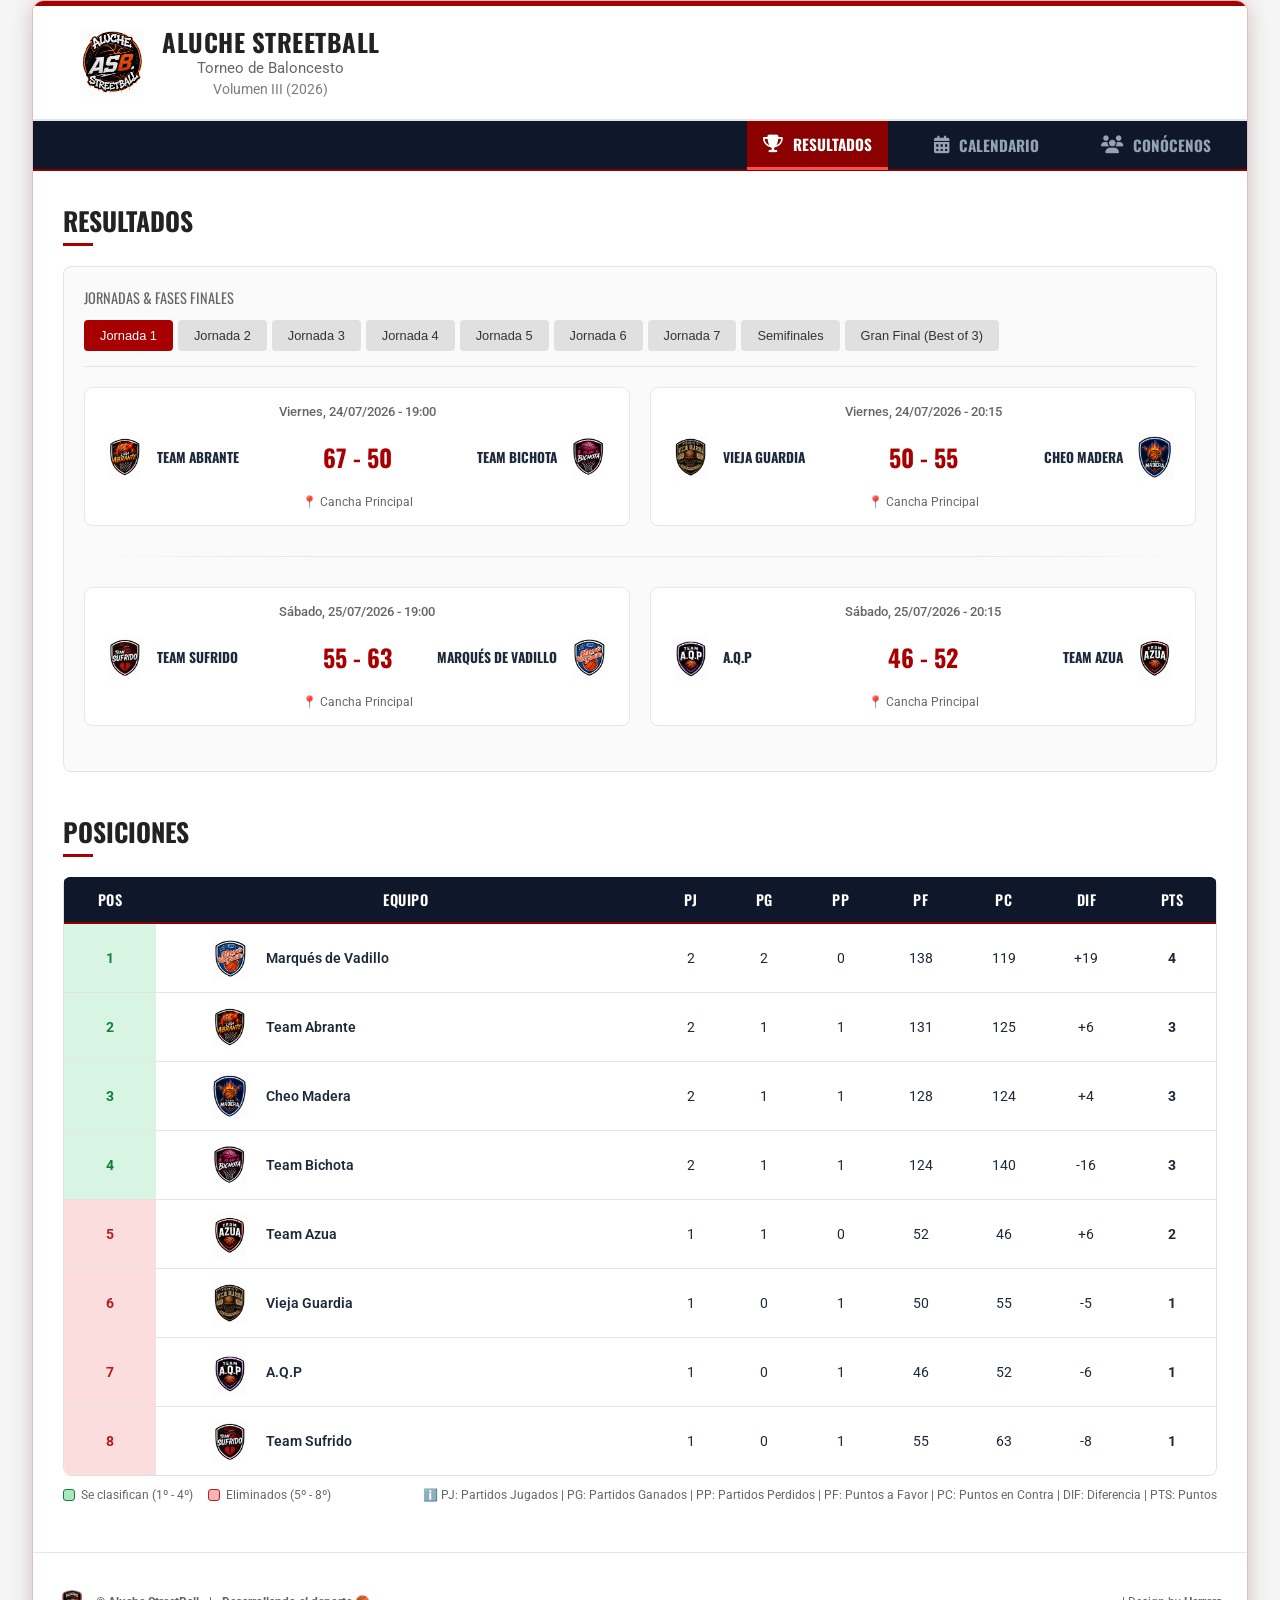
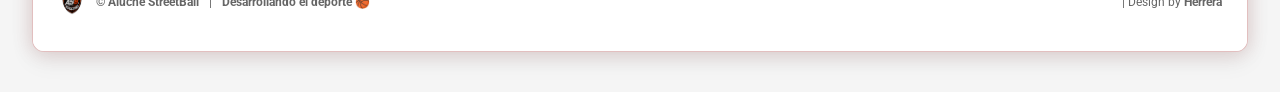
==== index.html @ 163834eb "Tabla & iconos" ====
<!DOCTYPE html>
<html lang="es">
<head>
  <meta charset="UTF-8">
  <meta name="viewport" content="width=device-width, initial-scale=1.0">
  <title>ASB Aluche StreetBall</title>
  
  <!-- Favicon para navegadores en escritorio -->
  <link rel="icon" type="image/png" href="img/aluche_logo.png">
  
  <!-- Favicon para acceso directo en dispositivos Apple (iOS) -->
  <link rel="apple-touch-icon" href="img/aluche_logo.png">

  <!-- Fuentes -->
  <link rel="preconnect" href="https://fonts.googleapis.com">
  <link rel="preconnect" href="https://fonts.gstatic.com" crossorigin>
  <link href="https://fonts.googleapis.com/css2?family=Oswald:wght@500;600;700&family=Roboto:wght@400;500;700&display=swap" rel="stylesheet">
  <link rel="stylesheet" href="https://cdnjs.cloudflare.com/ajax/libs/font-awesome/6.5.1/css/all.min.css">
  
  <!-- CSS -->
  <link rel="stylesheet" href="static/css/styles.css">
</head>
<body>

  <div class="container">
    <!-- HEADER -->
    <header>
      <div class="logo-container">
        <img src="img/aluche_logo.png" alt="Torneo Callejero de Baloncesto" class="header-logo">
        <div class="brand-title">
          <h1>Aluche StreetBall</h1>
          <p>Torneo de Baloncesto</p>
          <p class="subtitle-small">Volumen III (2026)</p>
        </div>
      </div>
    </header>

    <!-- Barra de navegación por debajo del header -->
    <nav class="main-nav">
      <ul>
        <li>
          <a href="#resultados" class="nav-link active">
            <i class="fa-solid fa-trophy"></i>
            <span>Resultados</span>
          </a>
        </li>
        <li>
          <a href="#calendario" class="nav-link">
            <i class="fa-solid fa-calendar-days"></i>
            <span>Calendario</span>
          </a>
        </li>
        <li>
          <a href="#quienes-somos" class="nav-link">
            <i class="fa-solid fa-users"></i>
            <span>Conócenos</span>
          </a>
        </li>
      </ul>
    </nav>

    <!-- MAIN CONTENT -->
    <main>
      <!-- VISTA: CALENDARIO -->
      <section id="view-calendario" class="page-view hidden">
        <h2 class="section-title">Calendario</h2>
        <div class="calendar-container">
          <img src="img/calendar_new.png" alt="Calendario de Juegos - Torneo Callejero de Baloncesto" class="calendar-img">
        </div>
      </section>

      <!-- VISTA: RESULTADOS -->
      <section id="view-resultados" class="page-view">
        <h2 class="section-title">Resultados</h2>

        <!-- JORNADAS & PARTIDOS -->
        <section class="jornadas-wrapper">
          <div class="jornadas-header">Jornadas & Fases Finales</div>
          <div class="jornadas-tabs" id="jornadasTabs">
            <!-- Fase Regular -->
            <button class="tab-btn active" data-jornada="1">Jornada 1</button>
            <button class="tab-btn" data-jornada="2">Jornada 2</button>
            <button class="tab-btn" data-jornada="3">Jornada 3</button>
            <button class="tab-btn" data-jornada="4">Jornada 4</button>
            <button class="tab-btn" data-jornada="5">Jornada 5</button>
            <button class="tab-btn" data-jornada="6">Jornada 6</button>
            <button class="tab-btn" data-jornada="7">Jornada 7</button>
            
            <!-- Fases Finales -->
            <button class="tab-btn btn-fase-final" data-jornada="semis">Semifinales</button>
            <button class="tab-btn btn-fase-final" data-jornada="final">Gran Final (Best of 3)</button>
          </div>

          <div class="matches-grid" id="matchesContainer">
            <!-- Render dinámico JS -->
          </div>

        </section>

        <!-- TABLA DE POSICIONES -->
        <section>
          <h2 class="section-title">Posiciones</h2>
          <div class="table-container">
            <table>
              <thead>
                <tr>
                  <th>POS</th>
                  <th>EQUIPO</th>
                  <th>PJ</th>
                  <th>PG</th>
                  <th>PP</th>
                  <th>PF</th>
                  <th>PC</th>
                  <th>DIF</th>
                  <th>PTS</th>
                </tr>
              </thead>
              <tbody>
              </tbody>
            </table>
          </div>
          <div class="table-legend" style="display: flex; flex-wrap: wrap; align-items: center; justify-content: space-between; gap: 10px; margin-top: 12px; font-size: 0.75rem; color: #666666;">
            <!-- Indicadores de clasificación por color -->
            <div style="display: flex; gap: 15px; align-items: center;">
              <span style="display: flex; align-items: center; gap: 6px;">
                <span style="width: 12px; height: 12px; background-color: rgba(34, 197, 94, 0.4); border: 1px solid #15803d; border-radius: 3px;"></span> Se clasifican (1º - 4º)
              </span>
              <span style="display: flex; align-items: center; gap: 6px;">
                <span style="width: 12px; height: 12px; background-color: rgba(239, 68, 68, 0.4); border: 1px solid #b91c1c; border-radius: 3px;"></span> Eliminados (5º - 8º)
              </span>
            </div>

            <!-- Abreviaturas de estadísticas -->
            <div>
              ℹ️ PJ: Partidos Jugados | PG: Partidos Ganados | PP: Partidos Perdidos | PF: Puntos a Favor | PC: Puntos en Contra | DIF: Diferencia | PTS: Puntos
            </div>
          </div>
        </section>
      </section>

      <!-- VISTA: QUIÉNES SOMOS (Misma estructura que Calendario) -->
      <!-- VISTA: QUIÉNES SOMOS -->
          <section id="view-quienes-somos" class="page-view hidden">
            <h2 class="section-title">Conócenos</h2>
            <div class="calendar-container">
              <img src="img/aluche_logo.png" alt="Quiénes Somos - Aluche StreetBall" class="calendar-img">
            </div>
          </section>

    </main>

    <!-- FOOTER -->
    <footer>
      <div class="footer-brand">
        <img src="img/aluche.png" alt="Aluche StreetBall" class="footer-logo">
        <span><strong>© Aluche StreetBall</strong></span>
        <span class="footer-divider">|</span>
        <span class="credits"><strong>Desarrollando el deporte 🏀</strong></span>
      </div>
      <div class="footer-right">
        <span class="footer-divider">|</span>
        <span class="credits">Design by <strong>Herrera</strong></span>
      </div>
    </footer>

  </div>

  <!-- Scripts -->
  <script src="static/js/data.js"></script>
  <script src="static/js/app.js"></script>
</body>
</html>
---- static/css/styles.css ----
:root {
  --primary: #a80000;
  --bg-light: #f5f5f5;
  --border-color: #e5e5e5;
  --text-muted: #666666;
  --text-dark: #222222;
}

* {
  box-sizing: border-box;
  margin: 0;
  padding: 0;
}

body {
  font-family: 'Roboto', sans-serif;
  background-color: var(--bg-light);
  color: var(--text-dark);
  display: flex;
  flex-direction: column;
  align-items: center;
  padding-bottom: 40px;
}

.container {
  width: 95%; /* Toma casi todo el ancho disponible en pantallas medianas */
  max-width: 1280px; /* Ampliado significativamente para una vista más panorámica */
  background: #ffffff;
  box-shadow: 0 4px 15px rgba(0, 0, 0, 0.05);
}

header {
  border-top: 5px solid var(--primary);
  border-bottom: 1px solid var(--border-color);
  padding: 22px 45px; /* Más espacio lateral interno (45px) */
  display: flex;
  justify-content: space-between;
  align-items: center;
}

/* ================= HEADER & NAV ================= */
header {
  border-top: 5px solid var(--primary);
  padding: 20px 45px;
  display: flex;
  align-items: center;
  background: #ffffff;
}

.logo-container {
  display: flex;
  align-items: center;
  gap: 16px;
}

.header-logo {
  width: 68px;
  height: 68px;
  object-fit: contain;
  flex-shrink: 0;
}

.brand-title h1 {
  font-family: 'Oswald', sans-serif;
  font-size: 1.55rem;
  font-weight: 700;
  text-transform: uppercase;
  letter-spacing: 0.5px;
  line-height: 1.1;
  color: var(--text-dark);
}

.brand-title p {
  font-size: 0.95rem;
  color: var(--text-muted);
  margin-top: 2px;
}

nav ul {
  display: flex;
  list-style: none;
  gap: 25px;
}

/* ================= NAV BAR DEBAJO DEL HEADER ================= */
.main-nav {
  border-top: 1px solid var(--border-color);
  border-bottom: 1px solid var(--border-color);
  background-color: #ffffff;
  padding: 0 45px;
  display: flex;
  justify-content: flex-end; /* Alinea los botones a la derecha (cambiar a flex-start para la izquierda) */
}

.main-nav ul {
  display: flex;
  list-style: none;
  gap: 30px;
}

.main-nav a {
  display: inline-block;
  text-decoration: none;
  color: var(--text-muted);
  font-family: 'Oswald', sans-serif;
  font-size: 0.95rem;
  font-weight: 700;
  text-transform: uppercase;
  padding: 12px 0; /* Da espacio vertical a la barra de menú */
  position: relative;
  transition: color 0.2s ease;
}

.main-nav a:hover {
  color: var(--text-dark);
}

.main-nav a.active {
  color: var(--primary);
  border-bottom: 3px solid var(--primary);
  margin-bottom: -1px; /* Para alinearlo con el borde inferior del contenedor */
}

nav a {
  text-decoration: none;
  color: var(--text-muted);
  font-family: 'Oswald', sans-serif;
  font-size: 1rem;
  font-weight: 700;
  text-transform: uppercase;
  padding-bottom: 6px;
  transition: color 0.2s ease;
}

nav a.active {
  color: var(--primary);
  border-bottom: 3px solid var(--primary);
}

/* ================= MAIN CONTENT ================= */
main {
  padding: 30px;
}

.page-view.hidden {
  display: none !important;
}

.section-title {
  font-family: 'Oswald', sans-serif;
  font-size: 1.6rem;
  text-transform: uppercase;
  margin-bottom: 20px;
  position: relative;
}

.section-title::after {
  content: '';
  display: block;
  width: 30px;
  height: 3px;
  background-color: var(--primary);
  margin-top: 4px;
}

/* ================= CALENDARIO ================= */
.calendar-container {
  display: flex;
  justify-content: center;
  background: #fafafa;
  border: 1px solid var(--border-color);
  border-radius: 8px;
  padding: 15px;
}

.calendar-img {
  max-width: 100%;
  height: auto;
  border-radius: 4px;
  box-shadow: 0 2px 8px rgba(0, 0, 0, 0.1);
}

/* ================= JORNADAS CONTAINER ================= */
.jornadas-wrapper {
  background: #fafafa;
  border: 1px solid var(--border-color);
  border-radius: 8px;
  padding: 20px;
  margin-bottom: 40px;
}

.jornadas-header {
  font-family: 'Oswald', sans-serif;
  font-size: 0.9rem;
  color: var(--text-muted);
  text-transform: uppercase;
  margin-bottom: 12px;
}

.jornadas-tabs {
  display: flex;
  gap: 5px;
  border-bottom: 1px solid var(--border-color);
  padding-bottom: 15px;
  margin-bottom: 20px;
  overflow-x: auto;
}

.tab-btn {
  padding: 8px 16px;
  background: #e0e0e0;
  border: none;
  border-radius: 4px;
  font-size: 0.8rem;
  font-weight: 500;
  cursor: pointer;
  color: #333;
  white-space: nowrap;
  transition: all 0.2s ease;
}

.tab-btn:hover {
  background: #d0d0d0;
}

.tab-btn.active {
  background: var(--primary);
  color: #fff;
}

/* ================= TARJETAS DE PARTIDOS ================= */
.matches-grid {
  display: grid;
  grid-template-columns: repeat(2, 1fr);
  gap: 20px;
  margin-bottom: 25px;
}

/* Línea horizontal difuminada en los extremos */
.day-divider {
  grid-column: 1 / -1; /* Ocupa todo el ancho de la cuadrícula (las 2 columnas) */
  border: none;
  height: 1px;
  background: linear-gradient(
    90deg, 
    transparent 0%, 
    var(--border-color) 20%, 
    var(--border-color) 80%, 
    transparent 100%
  );
  margin: 10px 0;
}

/* Adaptación responsiva para móviles */
@media (max-width: 640px) {
  .matches-grid {
    grid-template-columns: 1fr; /* Pasa a 1 columna solo en pantallas muy pequeñas */
  }
}

.match-card {
  background: #ffffff;
  border: 1px solid #e2e8f0;
  border-radius: 8px;
  padding: 16px;
  box-sizing: border-box;
  animation: fadeIn 0.3s ease-in-out;
}

@keyframes fadeIn {
  from { opacity: 0; transform: translateY(4px); }
  to { opacity: 1; transform: translateY(0); }
}

.match-date {
  font-size: 0.8rem;
  color: var(--text-muted);
  text-align: center;
  margin-bottom: 14px;
  font-weight: 500;
}

/* Distribución del partido: Local | Score | Visitante */
.match-teams {
  display: grid;
  grid-template-columns: 1fr auto 1fr;
  align-items: center;
  gap: 10px;
}

.team {
  display: flex;
  align-items: center;
  gap: 8px;
  min-width: 0;
  width: 100%;
}

.team.home {
  justify-content: flex-start;
  text-align: left;
}

.team.away {
  justify-content: flex-end;
  text-align: right;
}

.team-name {
  font-family: 'Oswald', sans-serif;
  font-size: 0.85rem;
  font-weight: 700;
  text-transform: uppercase;
  color: #1e293b;
  line-height: 1.1;
  white-space: normal;
  word-break: normal;
  overflow-wrap: normal;
  hyphens: auto;
}

.team.away .team-name {
  text-align: right;
  max-width: 120px;
}

.team-logo-img {
  width: 48px;
  height: 48px;
  min-width: 48px;
  object-fit: contain;
  background: transparent;
  border: none;
  box-shadow: none;
  flex-shrink: 0;
}

.team-badge {
  width: 44px;
  height: 44px;
  min-width: 44px;
  background: #0f172a;
  color: #fff;
  border-radius: 6px;
  display: flex;
  align-items: center;
  justify-content: center;
  font-weight: 700;
  font-size: 0.85rem;
  flex-shrink: 0;
}

.score {
  font-family: 'Oswald', sans-serif;
  font-size: 1.5rem;
  font-weight: 700;
  color: var(--primary);
  white-space: nowrap;
  padding: 0 8px;
  text-align: center;
}

.match-location {
  font-size: 0.75rem;
  color: var(--text-muted);
  text-align: center;
  margin-top: 14px;
}

.btn-full-calendar {
  display: block;
  width: max-content;
  margin: 0 auto;
  padding: 8px 16px;
  background: #fff;
  border: 1px solid var(--border-color);
  border-radius: 4px;
  font-size: 0.8rem;
  cursor: pointer;
  color: #333;
}

/* ================= TABLA DE POSICIONES ================= */
.table-container table thead {
  background-color: #1f2937; /* Gris carbón */
}

.table-container table th {
  color: #ffffff;
  font-weight: 600;
  padding: 12px 10px;
}

/* Aplicar fondo oscuro Y texto blanco ÚNICAMENTE al encabezado (thead) */
.table-container table thead th {
  background-color: #0f172a !important; /* Fondo oscuro exclusivo para el encabezado */
  color: #ffffff !important;            /* Texto blanco brillante */
  padding: 12px 10px !important;
  font-family: 'Oswald', sans-serif !important;
  font-size: 0.9rem !important;
  font-weight: 600 !important;
  text-transform: uppercase !important;
  letter-spacing: 0.5px !important;
  border-bottom: 2px solid #8b0000 !important; /* Línea fija roja divisoria */
}

/* Restaurar el fondo claro estándar para el cuerpo de la tabla */
.table-container table tbody td {
  background-color: transparent !important;
  color: #1e293b !important; /* Texto oscuro para los datos */
}

.table-container {
  overflow: hidden; /* Corta el fondo del thead para que respete los bordes redondeados */
  border-radius: 8px; 
}

table {
  width: 100%;
  border-collapse: collapse;
  text-align: center;
  font-size: 0.85rem;
}

th {
  background: #fafafa;
  color: var(--text-muted);
  font-weight: 700;
  padding: 12px 8px;
  border-bottom: 1px solid var(--border-color);
  font-size: 0.75rem;
}

td {
  padding: 10px 8px;
  border-bottom: 1px solid var(--border-color);
}

tr:last-child td {
  border-bottom: none;
}

.col-team {
  text-align: left;
  display: flex;
  align-items: center;
  gap: 12px;
  font-weight: 700;
  text-transform: uppercase;
}

.col-pts {
  font-weight: 700;
  color: var(--primary);
}

.table-legend {
  margin-top: 15px;
  font-size: 0.7rem;
  color: var(--text-muted);
}

/* ================= FOOTER ================= */
footer {
  border-top: 1px solid var(--border-color);
  padding: 20px 30px;
  display: flex;
  justify-content: space-between;
  align-items: center;
  font-size: 0.75rem;
  color: var(--text-muted);
}

.footer-brand {
  display: flex;
  align-items: center;
  gap: 10px;
}

.footer-logo {
  width: 28px;
  height: 28px;
  object-fit: contain;
  flex-shrink: 0;
}

/* Estado especial para centrar tarjetas en 1 columna (Gran Final) */
.matches-grid.single-column {
  grid-template-columns: 1fr;
  max-width: 600px; /* Limita el ancho para mantener la proporción */
  margin-left: auto;
  margin-right: auto;
}

/* Para la Gran Final: fuerza 1 columna que ocupa todo el ancho */
.matches-grid.full-width-stack {
  grid-template-columns: 1fr !important;
}

/* BARRA DE NAVEGACIÓN SECUNDARIA EN NEGRO/OSCURO */
.main-nav {
  background-color: #0f172a !important; /* Fondo negro / azul muy oscuro */
  padding: 0 20px !important;
  border-bottom: 2px solid #8b0000 !important; /* Línea de acento roja */
}

/* ENLACES (CALENDARIO / RESULTADOS) EN BLANCO Y GRIS */
.main-nav .nav-link {
  color: #94a3b8 !important;            /* Texto inactivo en gris claro */
  text-decoration: none;
  font-weight: 700;
  font-family: 'Oswald', sans-serif;
  text-transform: uppercase;
  padding: 14px 20px !important;
  display: inline-block;
  transition: all 0.2s ease;
}

/* EFECTO AL PASAR EL RATÓN */
.main-nav .nav-link:hover {
  color: #ffffff !important;            /* Texto blanco brillante */
}

/* PESTAÑA ACTIVA (RESULTADOS) */
.main-nav .nav-link.active {
  color: #ffffff !important;            /* Texto en blanco */
  background-color: #8b0000 !important; /* Destacado en rojo corporativo */
  border-bottom: 3px solid #ff4d4d !important; /* Subrayado rojo vivo */
}


/* Borde suave con resplandor difuminado */
.container, .main-wrapper, #app-container {
  /* Borde fino y semi-transparente */
  border: 1px solid rgba(139, 0, 0, 0.25) !important; 
  border-radius: 12px !important;
  overflow: hidden;

  /* Resplandor suave difundido alrededor del contenedor */
  box-shadow: 0 0 20px rgba(139, 0, 0, 0.15), 
              0 8px 24px rgba(0, 0, 0, 0.08) !important;
}

/* Ajuste de altura / relleno del footer */
footer {
  padding: 35px 25px !important; /* Incrementa el espacio superior e inferior */
  margin-top: 20px;
  background-color: #ffffff; /* O #0f172a si prefieres ponerlo oscuro a juego con la barra de navegación */
  border-top: 1px solid #e2e8f0;
}

/* Opcional: Centrar el contenido verticalmente por si tienes imágenes/logos */
footer .footer-content, footer {
  display: flex;
  align-items: center;
  justify-content: space-between;
}

/* =========================================================
   ADAPTATIVO PARA MÓVILES (RESPONSIVE DESIGN)
   ========================================================= */
@media (max-width: 768px) {

  /* 1. Ajustes del contenedor principal y márgenes */
  body {
    padding: 0 !important;
  }
  
  .container, .main-wrapper, #app-container {
    border-radius: 0 !important;
    border: none !important;
    padding: 10px !important;
  }

  /* 2. Ajuste del Header */
  header {
    flex-direction: column !important;
    text-align: center !important;
    padding: 15px 10px !important;
  }
  
  header .brand-title h1 {
    font-size: 1.4rem !important;
  }

  /* 3. Menú de navegación principal */
  .main-nav {
    display: flex !important;
    justify-content: center !important;
  }
  
  .main-nav .nav-link {
    flex: 1 !important;
    text-align: center !important;
    padding: 12px 5px !important;
    font-size: 0.9rem !important;
  }

  /* 4. Selector de Jornadas (permite scroll horizontal suave) */
  .jornadas-tabs, .tabs-container {
    display: flex !important;
    overflow-x: auto !important;
    white-space: nowrap !important;
    padding-bottom: 8px !important;
    -webkit-overflow-scrolling: touch;
  }

  .jornadas-tabs button, .tab-btn {
    flex: 0 0 auto !important;
    padding: 8px 14px !important;
    font-size: 0.85rem !important;
  }

  /* 5. Grid de Partidos (pasa de 2 columnas a 1 sola) */
  .matches-grid {
    grid-template-columns: 1fr !important;
    gap: 12px !important;
  }

  /* 6. Reestructuración de la tarjeta de partido */
  .match-card {
    padding: 12px 6px !important;
  }

  /* Alineación horizontal principal (Equipo Local - Marcador - Equipo Visitante) */
  .match-card .match-teams, .match-teams-container {
    display: flex !important;
    flex-direction: row !important;
    align-items: center !important;
    justify-content: space-between !important;
    gap: 4px !important;
  }

  /* FUERZA a que el contenedor de CADA EQUIPO ponga la imagen arriba y el texto abajo */
  .team-info, .team, .team-container,
  .match-teams > div:not(.score):not(.match-score),
  .match-teams-container > div:not(.score):not(.match-score) {
    display: flex !important;
    flex-direction: column !important; /* Alineación vertical */
    align-items: center !important;    /* Centrado horizontal de la imagen y el texto */
    justify-content: center !important;
    text-align: center !important;
    flex: 1 1 0 !important;
    width: 38% !important;
    max-width: 38% !important;
  }

  /* Reglas para la imagen dentro de cada equipo */
  .team-badge, .team img, .team-info img, .team-container img {
    order: 1 !important; /* Fuerza a la imagen a ir ARRIBA */
    display: block !important;
    margin: 0 auto 6px auto !important;
    width: 34px !important;
    height: 34px !important;
    object-fit: contain !important;
  }

  /* Reglas para el texto/nombre dentro de cada equipo */
  .team-name, .team-info span, .team-info p, .team span, .team p,
  .match-teams > div > span, .match-teams-container > div > span {
    order: 2 !important; /* Fuerza al texto a ir ABAJO */
    display: block !important;
    width: 100% !important;
    text-align: center !important;
    font-size: 0.82rem !important;
    font-weight: 700 !important;
    line-height: 1.15 !important;
    
    /* Desactiva los guiones automáticos */
    hyphens: manual !important;
    -webkit-hyphens: manual !important;
    word-break: normal !important;
    overflow-wrap: normal !important;
  }

  /* Marcador centrado */
  .score, .match-score {
    font-size: 1.3rem !important;
    font-weight: 900 !important;
    white-space: nowrap !important;
    padding: 0 4px !important;
    flex: 0 0 auto !important;
  }

  /* 7. Tabla de posiciones (Habilita scroll horizontal para ver todas las columnas) */
  .table-container {
    width: 100% !important;
    overflow-x: auto !important;
    -webkit-overflow-scrolling: touch;
    display: block !important;
  }

  .table-container table {
    min-width: 550px !important; /* Fuerza el ancho mínimo para mantener la legibilidad de columnas */
    font-size: 0.8rem !important;
  }

  .table-container th, .table-container td {
    padding: 8px 4px !important;
  }

  /* 8. Footer ajustado */
  footer {
    flex-direction: column !important;
    gap: 10px !important;
    text-align: center !important;
    padding: 20px 10px !important;
  }
}

/* =========================================================
   AJUSTE RESPONSIVE DE LA BARRA DE NAVEGACIÓN (MÓVILES)
   ========================================================= */
.main-nav ul {
  display: flex !important;
  align-items: center !important;
  justify-content: space-around !important;
  width: 100% !important;
}

.main-nav ul li {
  flex: 1 !important;
  text-align: center !important;
}

.main-nav .nav-link {
  white-space: nowrap !important; /* Impide que el texto se divida en 2 líneas */
  display: flex !important;
  align-items: center !important;
  justify-content: center !important;
  height: 100% !important;
  padding: 12px 6px !important;    /* Controla la altura fija del menú */
}

/* Ajustes específicos para pantallas pequeñas (teléfonos) */
@media (max-width: 768px) {
  .main-nav .nav-link {
    font-size: 0.78rem !important;  /* Reduce ligeramente la fuente para que quepa todo en una línea */
    letter-spacing: 0px !important; /* Reduce espacio entre letras en móvil */
    padding: 10px 4px !important;   /* Menor separación interna */
  }
}

/* =========================================================
   BARRA DE NAVEGACIÓN ALINEADA A LA DERECHA
   ========================================================= */
nav.main-nav {
  display: flex !important;
  justify-content: flex-end !important; /* Empuja el grupo hacia la derecha */
  text-align: right !important;
  width: 100% !important;
}

nav.main-nav ul {
  display: flex !important;
  flex-direction: row !important;
  justify-content: flex-end !important; /* Alinea los botones a la derecha */
  align-items: center !important;
  margin: 0 !important;
  padding: 0 !important;
  width: auto !important;
}

nav.main-nav ul li {
  display: inline-block !important;
  margin: 0 !important;
  padding: 0 !important;
}

nav.main-nav .nav-link {
  white-space: nowrap !important; /* Mantiene QUIÉNES SOMOS en 1 línea */
  display: inline-flex !important;
  align-items: center !important;
  padding: 12px 16px !important;
}

/* Ajuste responsive para móviles */
@media (max-width: 768px) {
  nav.main-nav .nav-link {
    font-size: 0.8rem !important;  /* Tamaño reducido para móvil */
    padding: 10px 8px !important;   /* Espaciado ajustado entre opciones */
    letter-spacing: 0px !important;
  }
}

/* =========================================================
   DESPLAZAR COLUMNA EQUIPO ALINEADO A LA IZQUIERDA
   ========================================================= */

/* 1. Centrar el título de la cabecera EQUIPO */
.table-container th:nth-child(2) {
  text-align: center !important;
}

/* 2. Mantener alineación a la izquierda con margen inicial en pantallas grandes */
.table-container td:nth-child(2) {
  text-align: left !important;
  padding-left: 50px !important; /* Desplaza todo el grupo a la derecha */
}

.table-container td:nth-child(2) > div,
.table-container .team-cell,
.table-container .team-info {
  display: flex !important;
  align-items: center !important;
  justify-content: flex-start !important; /* Mantiene la alineación a la izquierda */
  gap: 12px !important;
}

/* 3. Ajuste para pantallas móviles (para no perder espacio útil) */
@media (max-width: 768px) {
  .table-container td:nth-child(2) {
    padding-left: 15px !important; /* Reduce el relleno en móviles */
  }
}

/* =========================================================
   VISTA QUIÉNES SOMOS
   ========================================================= */
#view-quienes-somos {
  width: 100%;
  padding: 15px 0;
}

.quienes-somos-container {
  width: 100%;
  display: flex;
  justify-content: center;
  align-items: center;
}

.quienes-somos-container .logo-wrapper {
  width: 100%;
  max-width: 900px; /* Ancho máximo para pantallas grandes */
  text-align: center;
}

.quienes-somos-img {
  width: 100%;
  height: auto;
  display: block;
  margin: 0 auto;
  border-radius: 8px; /* Opcional */
}

/* Adaptación responsive para móviles */
@media (max-width: 768px) {
  #view-quienes-somos {
    padding: 10px 0;
  }
}

/* =========================================================
   BORDE LATERAL Y INFERIOR DE LA TABLA DE POSICIONES
   ========================================================= */
.table-container table {
  border-left: 1px solid #e0e0e0 !important;   /* Borde lateral izquierdo */
  border-right: 1px solid #e0e0e0 !important;  /* Borde lateral derecho */
  border-bottom: 1px solid #e0e0e0 !important; /* Borde inferior */
  
  /* Redondea únicamente las esquinas inferiores de la tabla */
  border-bottom-left-radius: 8px !important;
  border-bottom-right-radius: 8px !important;
  
  /* Asegura que el contenido respete las esquinas redondeadas */
  border-collapse: separate !important;
  border-spacing: 0 !important;
}

/* Evita que la última fila tenga doble borde o sobresalga */
.table-container table tbody tr:last-child td:first-child {
  border-bottom-left-radius: 8px !important;
}

.table-container table tbody tr:last-child td:last-child {
  border-bottom-right-radius: 8px !important;
}

/* =========================================================
   CENTRADOS DE TEXTO DEL ENCABEZADO (BRAND-TITLE)
   ========================================================= */
.brand-title {
  display: flex !important;
  flex-direction: column !important;
  align-items: center !important;     /* Centra todo horizontalmente */
  justify-content: center !important;  /* Centra todo verticalmente */
  text-align: center !important;      /* Asegura el centrado del texto de cada línea */
  width: 100% !important;
}

.brand-title h1,
.brand-title p {
  margin: 0 !important;               /* Elimina márgenes extra que descuadran el centrado */
  padding: 2px 0 !important;          /* Espaciado uniforme entre líneas */
  text-align: center !important;
}

.subtitle-small {
  font-size: 0.85rem !important;
  opacity: 0.85 !important;
}

/* Alineación interna del botón con icono */
.main-nav .nav-link {
  display: inline-flex !important;
  align-items: center !important;
  justify-content: center !important;
  gap: 10px !important; /* Espacio entre el icono y el texto */
}

/* Tamaño y comportamiento de los iconos */
.main-nav .nav-link i {
  font-size: 1.1rem;
  line-height: 1;
  flex-shrink: 0;
}

/* Adaptativo para móviles */
@media (max-width: 768px) {
  .main-nav .nav-link {
    gap: 6px !important;
  }
  
  .main-nav .nav-link i {
    font-size: 0.95rem;
  }
}

/* =========================================================
   CORRECCIÓN DE MENÚ PARA MÓVILES (MAX-WIDTH: 768PX)
   ========================================================= */
@media (max-width: 768px) {
  nav.main-nav {
    justify-content: center !important;
    padding: 0 2px !important;
    width: 100% !important;
    overflow: hidden !important;
  }

  nav.main-nav ul {
    display: flex !important;
    flex-direction: row !important;
    justify-content: space-between !important;
    align-items: center !important;
    width: 100% !important;
    max-width: 100% !important;
    gap: 2px !important;
  }

  nav.main-nav ul li {
    flex: 1 1 0% !important; /* Cada botón ocupa exactamente 1/3 de la pantalla */
    min-width: 0 !important;
    text-align: center !important;
  }

  .main-nav .nav-link {
    width: 100% !important;
    font-size: 0.7rem !important; /* Ajuste fino de la tipografía */
    padding: 8px 1px !important; /* Reduce el relleno vertical y lateral */
    gap: 3px !important; /* Espacio mínimo entre icono y texto */
    justify-content: center !important;
    box-sizing: border-box !important;
    line-height: 1.1 !important; /* Altura de línea para textos de 2 líneas */
  }

  .main-nav .nav-link i {
    font-size: 0.8rem !important; /* Icono un poco más compacto */
  }

  .main-nav .nav-link span {
    white-space: normal !important; /* Permite salto de línea si la palabra es larga */
    word-break: keep-all !important;
    text-overflow: clip !important;
    overflow: visible !important;
    text-align: center !important;
  }
}

/* Estilo base para la celda de posición */
.table-container td.col-pos {
  font-weight: bold;
  transition: background-color 0.2s ease;
}

/* Puestos 1 al 4: Verde traslúcido suave */
.table-container td.pos-qualify {
  background-color: rgba(34, 197, 94, 0.18) !important;
  color: #15803d !important; /* Verde oscuro para buen contraste */
}

/* Puestos 5 al 8: Rojo traslúcido suave */
.table-container td.pos-eliminated {
  background-color: rgba(239, 68, 68, 0.18) !important;
  color: #b91c1c !important; /* Rojo oscuro para buen contraste */
}
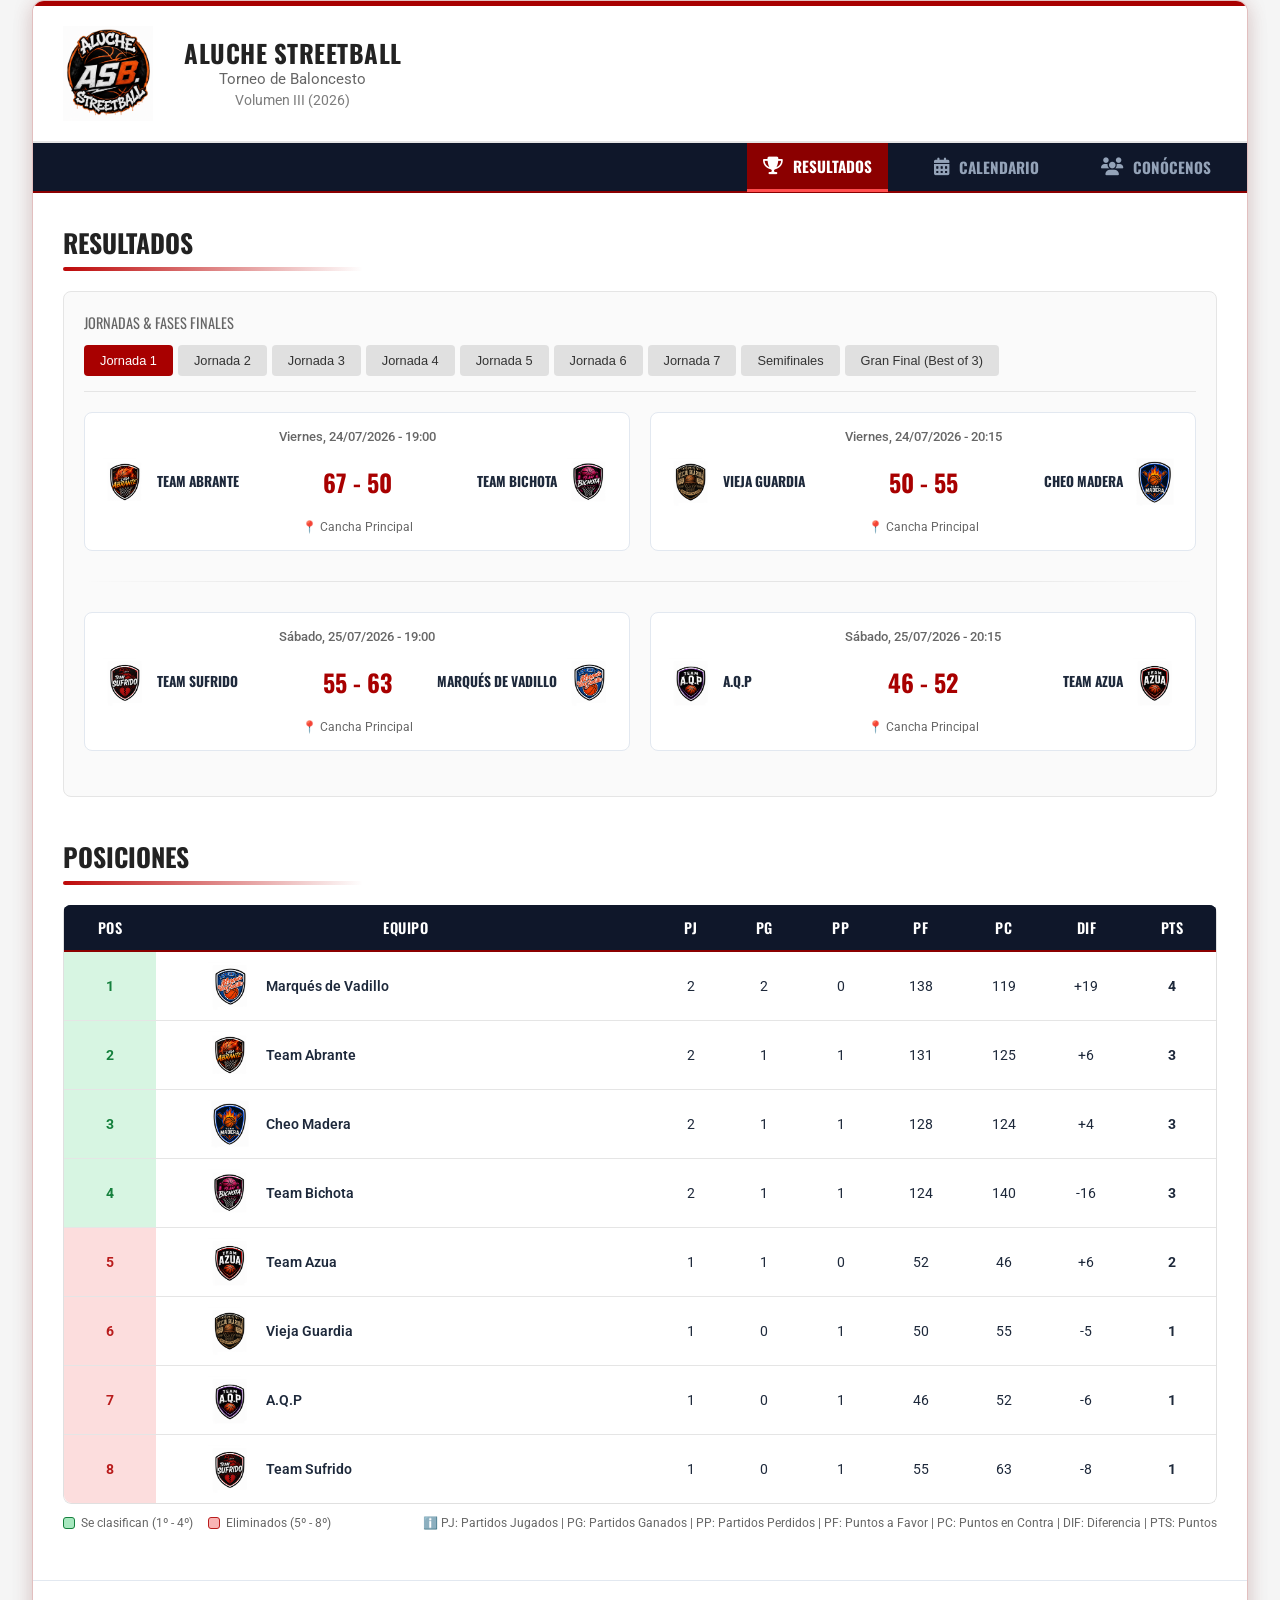
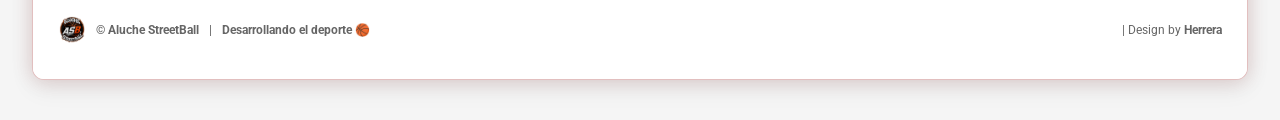
==== commit dbcfd484: "Barra titulos" ====
--- a/index.html
+++ b/index.html
@@ -6,10 +6,10 @@
   <title>ASB Aluche StreetBall</title>
   
   <!-- Favicon para navegadores en escritorio -->
-  <link rel="icon" type="image/png" href="img/aluche_logo.png">
+  <link rel="icon" type="image/png" href="img/aluche_favicon.png">
   
   <!-- Favicon para acceso directo en dispositivos Apple (iOS) -->
-  <link rel="apple-touch-icon" href="img/aluche_logo.png">
+  <link rel="apple-touch-icon" href="img/aluche_favicon.png">
 
   <!-- Fuentes -->
   <link rel="preconnect" href="https://fonts.googleapis.com">
@@ -152,7 +152,7 @@
     <!-- FOOTER -->
     <footer>
       <div class="footer-brand">
-        <img src="img/aluche.png" alt="Aluche StreetBall" class="footer-logo">
+        <img src="img/aluche_favicon.png" alt="Aluche StreetBall" class="footer-logo">
         <span><strong>© Aluche StreetBall</strong></span>
         <span class="footer-divider">|</span>
         <span class="credits"><strong>Desarrollando el deporte 🏀</strong></span>
--- a/static/css/styles.css
+++ b/static/css/styles.css
@@ -154,13 +154,18 @@
   position: relative;
 }
 
-.section-title::after {
-  content: '';
-  display: block;
-  width: 30px;
-  height: 3px;
-  background-color: var(--primary);
-  margin-top: 4px;
+/* Ejemplo para la línea debajo del título */
+.section-title::after, 
+  h2::after {
+    content: "";
+    display: block;
+    height: 4px;                  /* Grosor de la línea */
+    width: 300px;                 /* Ajusta la longitud (hazla más larga aquí) */
+    margin-top: 6px;              /* Separación con el texto */
+    border-radius: 2px;           /* Bordes ligeramente redondeados */
+    
+  /* Gradiente: Del color rojo intenso al transparente */
+  background: linear-gradient(to right, #bd0808 0%, rgba(189, 8, 8, 0) 100%);
 }
 
 /* ================= CALENDARIO ================= */
@@ -992,4 +997,10 @@
 .table-container td.pos-eliminated {
   background-color: rgba(239, 68, 68, 0.18) !important;
   color: #b91c1c !important; /* Rojo oscuro para buen contraste */
+}
+
+.header-logo {
+  width: 90px;                  /* Ajusta el ancho deseado (por ejemplo: 80px, 90px, 100px) */
+  height: auto;                  /* Mantiene la proporción de la imagen */
+  transform: translateX(-15px);  /* Mantiene el logo desplazado a la izquierda */
 }
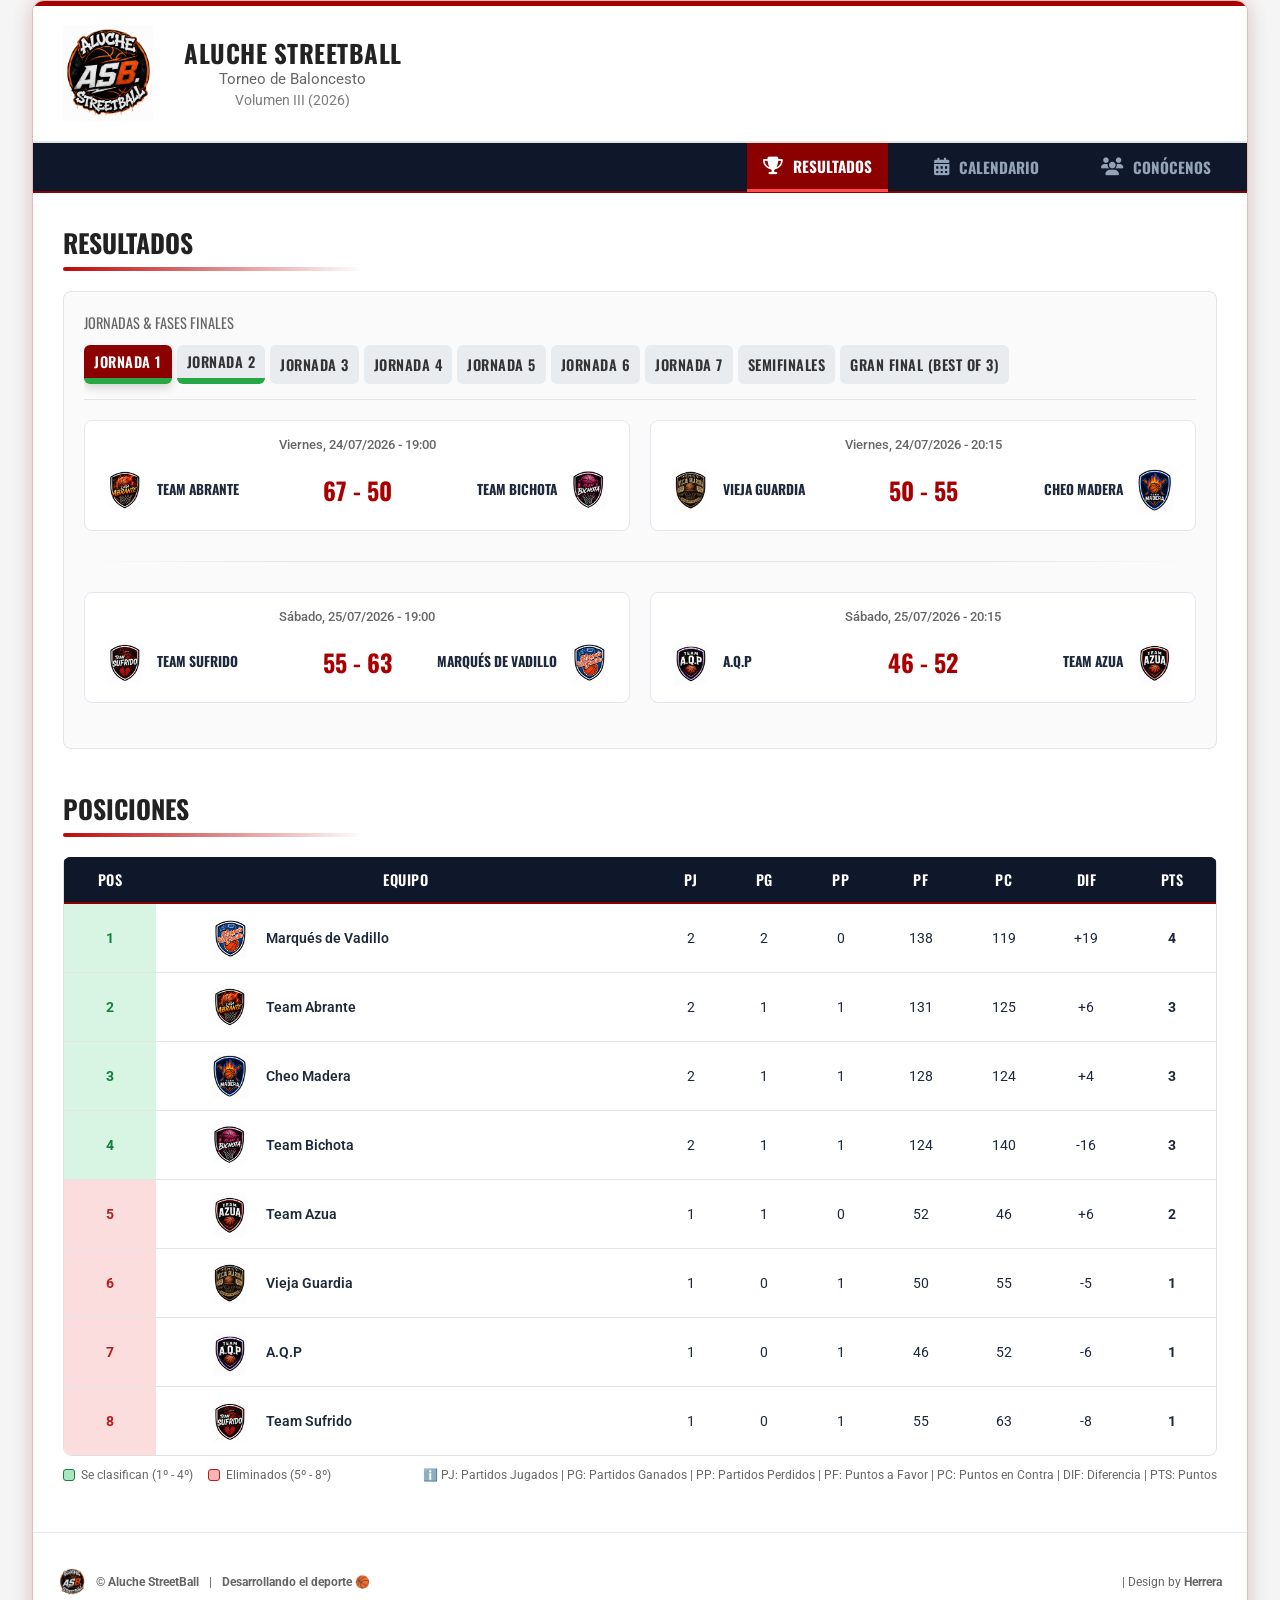
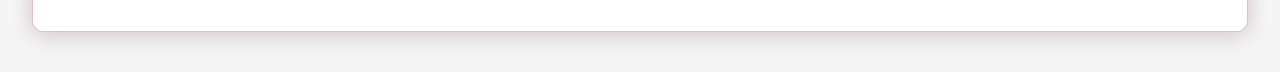
==== commit ee92ab83: "Barra jordanas estilo" ====
--- a/index.html
+++ b/index.html
@@ -78,8 +78,8 @@
           <div class="jornadas-header">Jornadas & Fases Finales</div>
           <div class="jornadas-tabs" id="jornadasTabs">
             <!-- Fase Regular -->
-            <button class="tab-btn active" data-jornada="1">Jornada 1</button>
-            <button class="tab-btn" data-jornada="2">Jornada 2</button>
+            <button class="tab-btn active completed" data-jornada="1">Jornada 1</button>
+            <button class="tab-btn completed" data-jornada="2">Jornada 2</button>
             <button class="tab-btn" data-jornada="3">Jornada 3</button>
             <button class="tab-btn" data-jornada="4">Jornada 4</button>
             <button class="tab-btn" data-jornada="5">Jornada 5</button>
--- a/static/css/styles.css
+++ b/static/css/styles.css
@@ -1003,4 +1003,51 @@
   width: 90px;                  /* Ajusta el ancho deseado (por ejemplo: 80px, 90px, 100px) */
   height: auto;                  /* Mantiene la proporción de la imagen */
   transform: translateX(-15px);  /* Mantiene el logo desplazado a la izquierda */
+}
+
+/* Estilo botones */
+.tab-btn {
+  /* 1. DESACTIVAR LA SELECCIÓN DE TEXTO (Evita el azul molesto al hacer clic) */
+  -webkit-user-select: none; /* Safari / Chrome / Edge */
+  -moz-user-select: none;    /* Firefox */
+  -ms-user-select: none;     /* IE / Edge antiguo */
+  user-select: none;         /* Estándar */
+
+  /* 2. FORMATO Y TIPOGRAFÍA */
+  font-family: 'Oswald', 'Montserrat', sans-serif; /* Tipografía más deportiva */
+  font-weight: 600;
+  font-size: 0.9rem;
+  text-transform: uppercase;
+  letter-spacing: 0.5px;
+  color: #333333;
+
+  /* 3. BORDES, FONDOS Y ESPACIADO */
+  background-color: #e9ecef;
+  border: none;
+  border-radius: 6px;
+  padding: 6px 10px;
+  cursor: pointer;
+  white-space: nowrap; /* Evita que el texto se rompa en dos líneas */
+
+  /* 4. TRANSICIONES Y EFECTOS */
+  transition: all 0.2s ease-in-out;
+  outline: none; /* Elimina el borde azul de enfoque en el clic */
+}
+
+/* EFECTO AL PASAR EL RATÓN (HOVER) */
+.tab-btn:hover {
+  background-color: #d6d8db;
+  transform: translateY(-1px); /* Pequeño levante táctil */
+}
+
+/* BOTÓN ACTIVO (Jornada seleccionada) */
+.tab-btn.active {
+  background-color: #8b0000; /* Rojo oscuro Aluche Streetball */
+  color: #ffffff !important;
+  box-shadow: 0 4px 8px rgba(0, 0, 0, 0.15);
+}
+
+/* BOTÓN COMPLETADO (Línea verde que añadimos) */
+.tab-btn.completed {
+  border-bottom: 6px solid #28a745 !important;
 }
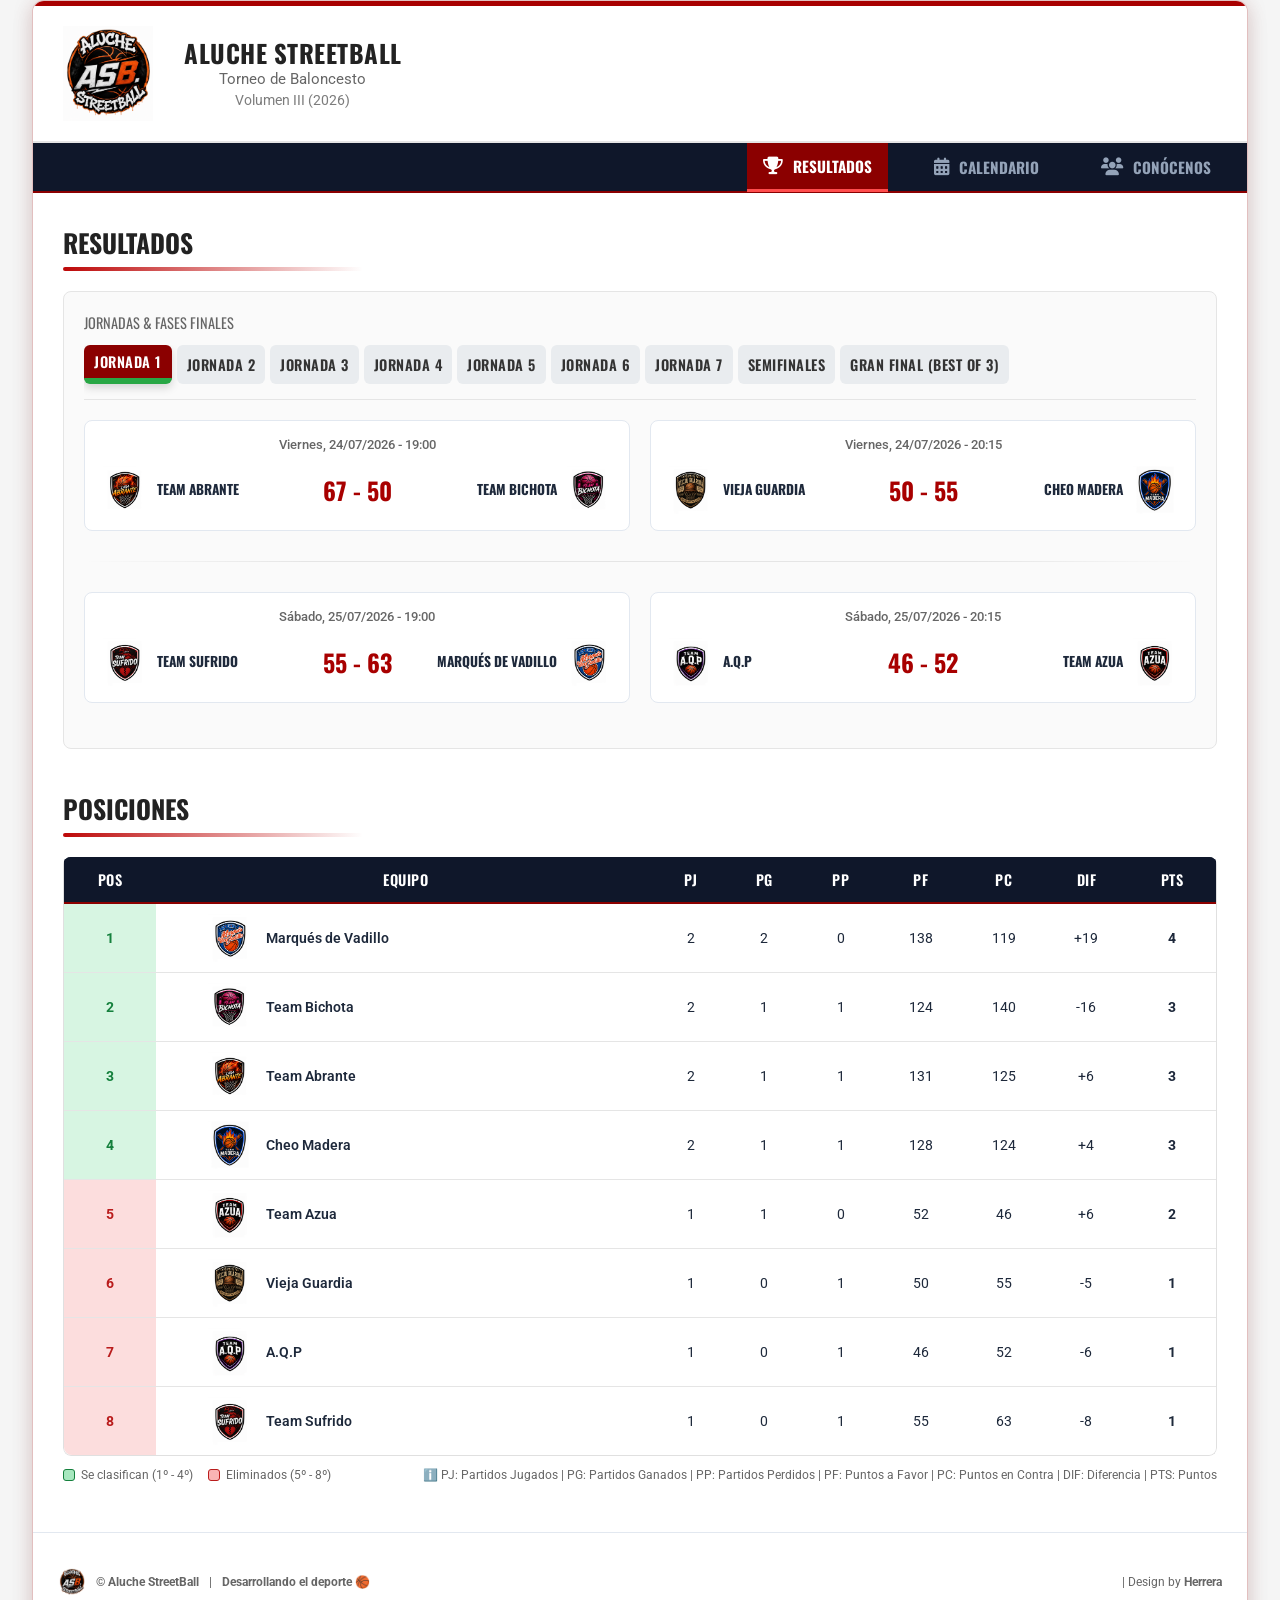
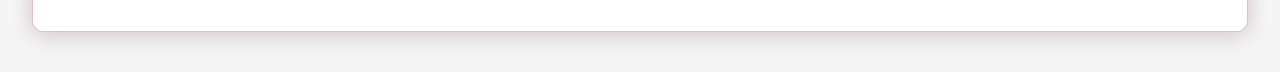
==== commit ff17762e: "pre/pro data / franja verde dinamica" ====
--- a/index.html
+++ b/index.html
@@ -78,8 +78,8 @@
           <div class="jornadas-header">Jornadas & Fases Finales</div>
           <div class="jornadas-tabs" id="jornadasTabs">
             <!-- Fase Regular -->
-            <button class="tab-btn active completed" data-jornada="1">Jornada 1</button>
-            <button class="tab-btn completed" data-jornada="2">Jornada 2</button>
+            <button class="tab-btn active" data-jornada="1">Jornada 1</button>
+            <button class="tab-btn" data-jornada="2">Jornada 2</button>
             <button class="tab-btn" data-jornada="3">Jornada 3</button>
             <button class="tab-btn" data-jornada="4">Jornada 4</button>
             <button class="tab-btn" data-jornada="5">Jornada 5</button>
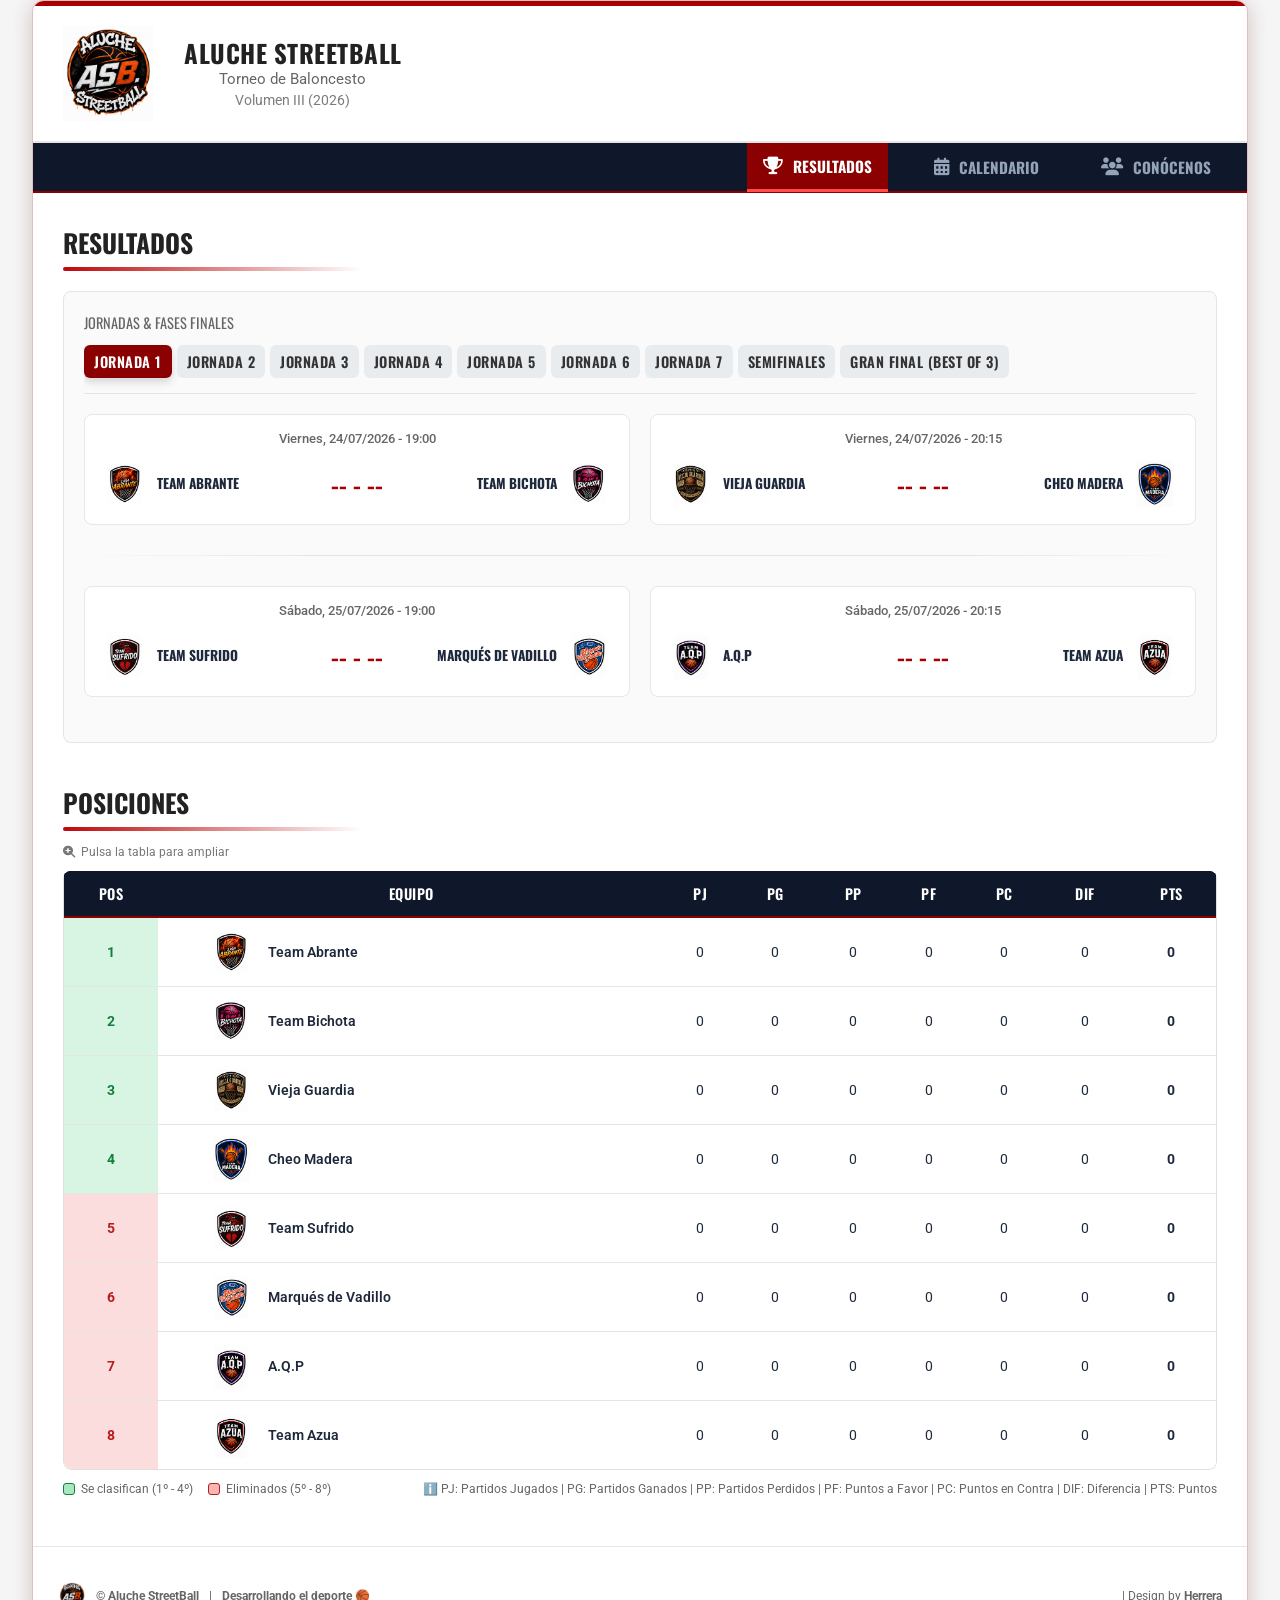
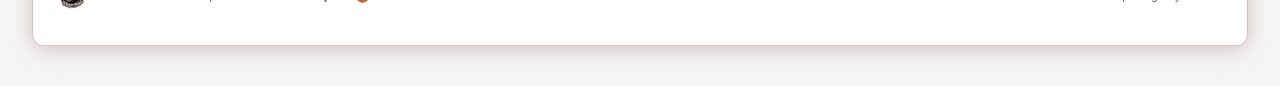
==== commit 47454a58: "Modal para posiciones y calendario" ====
--- a/index.html
+++ b/index.html
@@ -65,7 +65,7 @@
       <section id="view-calendario" class="page-view hidden">
         <h2 class="section-title">Calendario</h2>
         <div class="calendar-container">
-          <img src="img/calendar_new.png" alt="Calendario de Juegos - Torneo Callejero de Baloncesto" class="calendar-img">
+          <img src="img/calendar_new.png" id="imgCalendario" alt="Calendario de Juegos - Torneo Callejero de Baloncesto" class="calendar-img" style="cursor: pointer;">
         </div>
       </section>
 
@@ -100,6 +100,9 @@
         <!-- TABLA DE POSICIONES -->
         <section>
           <h2 class="section-title">Posiciones</h2>
+            <p style="font-size: 0.75rem; color: #777777; margin-top: -6px; margin-bottom: 12px; display: flex; align-items: center; gap: 6px;">
+            <i class="fa-solid fa-magnifying-glass-plus"></i> Pulsa la tabla para ampliar
+            </p>
           <div class="table-container">
             <table>
               <thead>
@@ -165,6 +168,16 @@
 
   </div>
 
+  <!-- MODAL ÚNICO -->
+  <div id="imageModal" class="modal">
+    <span class="close-modal">&times;</span>
+    <img class="modal-content" id="imgModalTarget" alt="Ampliado" style="display: none;">
+    
+    <div class="modal-table-wrapper" id="tableModalTarget" style="display: none;">
+      <div class="modal-table-scaler"></div>
+    </div>
+  </div>
+
   <!-- Scripts -->
   <script src="static/js/data.js"></script>
   <script src="static/js/app.js"></script>
--- a/static/css/styles.css
+++ b/static/css/styles.css
@@ -1050,4 +1050,120 @@
 /* BOTÓN COMPLETADO (Línea verde que añadimos) */
 .tab-btn.completed {
   border-bottom: 6px solid #28a745 !important;
-}+}
+
+/* EFECTO DE CURSOR Y HOVER EN LA IMAGEN */
+#imgCalendario {
+  transition: transform 0.2s ease, opacity 0.2s ease;
+}
+#imgCalendario:hover {
+  opacity: 0.92;
+  transform: scale(1.01);
+}
+
+/* CONTENEDOR MODAL DE PANTALLA COMPLETA */
+.modal {
+  display: none;
+  position: fixed;
+  z-index: 9999;
+  left: 0;
+  top: 0;
+  width: 100%;
+  height: 100%;
+  background-color: rgba(0, 0, 0, 0.88);
+  backdrop-filter: blur(5px);
+  justify-content: center;
+  align-items: center;
+}
+
+/* IMAGEN AMPLIADA */
+.modal-content {
+  max-width: 90%;
+  max-height: 90vh;
+  object-fit: contain;
+  border-radius: 8px;
+  box-shadow: 0 10px 30px rgba(0, 0, 0, 0.6);
+  animation: modalZoom 0.25s cubic-bezier(0.175, 0.885, 0.32, 1.275);
+}
+
+/* BOTÓN DE CIERRE (X) */
+.close-modal {
+  position: absolute;
+  top: 20px;
+  right: 30px;
+  color: #ffffff;
+  font-size: 40px;
+  font-weight: bold;
+  cursor: pointer;
+  transition: color 0.2s ease;
+}
+.close-modal:hover {
+  color: #ef4444;
+}
+
+/* ANIMACIÓN DE APERTURA */
+@keyframes modalZoom {
+  from {
+    transform: scale(0.8);
+    opacity: 0;
+  }
+  to {
+    transform: scale(1);
+    opacity: 1;
+  }
+}
+
+/* Estilos para la tabla emergente en pantalla completa */
+/* MODAL CENTRADO */
+.modal {
+  display: none;
+  position: fixed;
+  z-index: 9999;
+  left: 0;
+  top: 0;
+  width: 100%;
+  height: 100%;
+  background-color: rgba(0, 0, 0, 0.88);
+  backdrop-filter: blur(5px);
+  justify-content: center;
+  align-items: center;
+}
+
+/* TARJETA BLANCA DE LA TABLA (SIN BARRAS DE SCROLL Y BIEN CENTRADA) */
+.modal-table-wrapper {
+  background: #ffffff;
+  padding: 10px;
+  border-radius: 12px;
+  box-sizing: border-box;
+  overflow: hidden !important; /* Desactiva completamente cualquier barra de desplazamiento */
+  box-shadow: 0 10px 30px rgba(0, 0, 0, 0.6);
+  position: relative;
+  display: flex;
+  justify-content: flex-start;
+  align-items: flex-start;
+  margin: auto;
+}
+
+.modal-table-scaler {
+  display: block;
+}
+
+.modal-table-scaler .table-container {
+  box-shadow: none;
+  margin: 0;
+  padding: 0;
+  overflow: visible !important; /* Para que la tabla se mantenga entera al medirla */
+}
+
+/* BOTÓN X FIJO FUERA DE LA TARJETA */
+.modal .close-modal {
+  position: fixed;
+  top: 20px;
+  right: 25px;
+  color: #ffffff;
+  font-size: 42px;
+  font-weight: bold;
+  cursor: pointer;
+  z-index: 10000;
+}
+
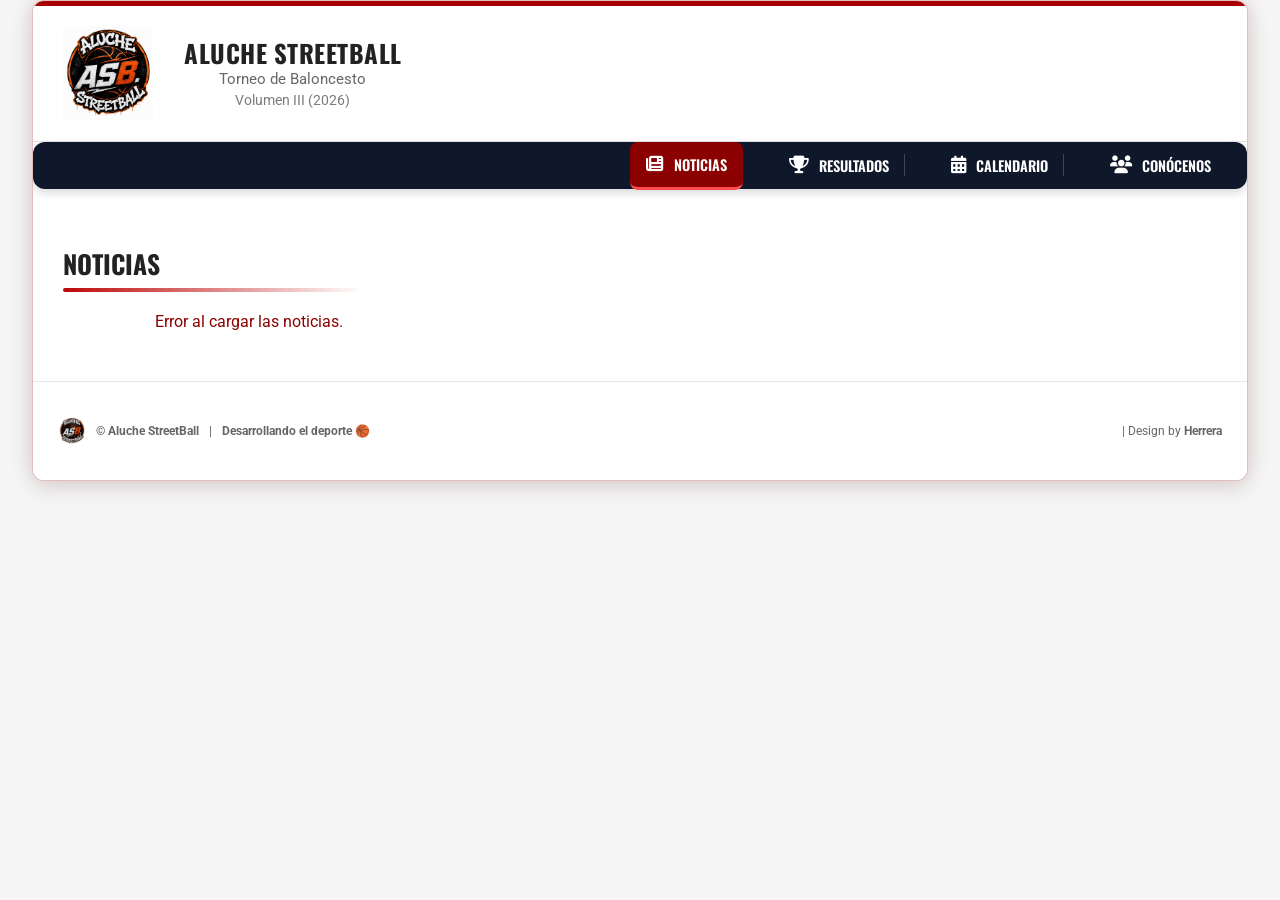
==== commit a04b5739: "feed noticias" ====
--- a/index.html
+++ b/index.html
@@ -11,11 +11,15 @@
   <!-- Favicon para acceso directo en dispositivos Apple (iOS) -->
   <link rel="apple-touch-icon" href="img/aluche_favicon.png">
 
-  <!-- Fuentes -->
+  <!-- Conexión anticipada a los servidores de datos y fuentes -->
   <link rel="preconnect" href="https://fonts.googleapis.com">
   <link rel="preconnect" href="https://fonts.gstatic.com" crossorigin>
+  <link rel="preconnect" href="https://docs.google.com">
+
+  <!-- Fuentes e iconos asíncronos -->
   <link href="https://fonts.googleapis.com/css2?family=Oswald:wght@500;600;700&family=Roboto:wght@400;500;700&display=swap" rel="stylesheet">
-  <link rel="stylesheet" href="https://cdnjs.cloudflare.com/ajax/libs/font-awesome/6.5.1/css/all.min.css">
+  <link rel="stylesheet" href="https://cdnjs.cloudflare.com/ajax/libs/font-awesome/6.5.1/css/all.min.css" media="print" onload="this.media='all'">
+  <noscript><link rel="stylesheet" href="https://cdnjs.cloudflare.com/ajax/libs/font-awesome/6.5.1/css/all.min.css"></noscript>
   
   <!-- CSS -->
   <link rel="stylesheet" href="static/css/styles.css">
@@ -39,7 +43,13 @@
     <nav class="main-nav">
       <ul>
         <li>
-          <a href="#resultados" class="nav-link active">
+          <a href="#noticias" class="nav-link active">
+          <i class="fa-solid fa-newspaper"></i>
+          <span>Noticias</span>
+         </a>
+        </li>
+        <li>
+          <a href="#resultados" class="nav-link">
             <i class="fa-solid fa-trophy"></i>
             <span>Resultados</span>
           </a>
@@ -61,6 +71,15 @@
 
     <!-- MAIN CONTENT -->
     <main>
+
+      <!-- VISTA: NOTICIAS -->
+      <section id="view-noticias" class="page-view">
+          <h2 class="section-title">Noticias</h2>
+          <div class="news-grid" id="newsContainer">
+      <!-- Las tarjetas se cargarán dinámicamente aquí -->
+          </div>
+      </section>
+      
       <!-- VISTA: CALENDARIO -->
       <section id="view-calendario" class="page-view hidden">
         <h2 class="section-title">Calendario</h2>
@@ -70,7 +89,7 @@
       </section>
 
       <!-- VISTA: RESULTADOS -->
-      <section id="view-resultados" class="page-view">
+      <section id="view-resultados" class="page-view hidden">
         <h2 class="section-title">Resultados</h2>
 
         <!-- JORNADAS & PARTIDOS -->
@@ -179,7 +198,7 @@
   </div>
 
   <!-- Scripts -->
-  <script src="static/js/data.js"></script>
-  <script src="static/js/app.js"></script>
+  <script src="static/js/data.js" defer></script>
+  <script src="static/js/app.js" defer></script>
 </body>
 </html>
--- a/static/css/styles.css
+++ b/static/css/styles.css
@@ -1167,3 +1167,259 @@
   z-index: 10000;
 }
 
+/* FEED DE NOTICIAS */
+.news-grid {
+  display: grid;
+  grid-template-columns: repeat(auto-fill, minmax(280px, 1fr));
+  gap: 20px;
+  margin-top: 15px;
+}
+
+.news-card {
+  background: #ffffff;
+  border-radius: 8px;
+  border: 1px solid #e2e8f0;
+  overflow: hidden;
+  box-shadow: 0 4px 6px rgba(0, 0, 0, 0.05);
+  display: flex;
+  flex-direction: column;
+  transition: transform 0.2s ease, box-shadow 0.2s ease;
+}
+
+.news-card:hover {
+  transform: translateY(-4px);
+  box-shadow: 0 8px 15px rgba(0, 0, 0, 0.12);
+}
+
+.news-image {
+  width: 100%;
+  height: 180px;
+  object-fit: cover;
+  background-color: #111;
+}
+
+.news-body {
+  padding: 16px;
+  display: flex;
+  flex-direction: column;
+  flex-grow: 1;
+}
+
+.news-meta {
+  display: flex;
+  justify-content: space-between;
+  align-items: center;
+  font-size: 0.75rem;
+  color: #64748b;
+  margin-bottom: 10px;
+}
+
+.news-tag {
+  background-color: #8b0000;
+  color: white;
+  padding: 2px 8px;
+  border-radius: 4px;
+  font-weight: 700;
+  font-size: 0.7rem;
+  text-transform: uppercase;
+}
+
+.news-title {
+  font-family: 'Oswald', sans-serif;
+  font-size: 1.25rem;
+  font-weight: 600;
+  color: #111;
+  margin: 0 0 8px 0;
+  line-height: 1.2;
+}
+
+.news-excerpt {
+  font-size: 0.875rem;
+  color: #475569;
+  line-height: 1.4;
+  margin-bottom: 16px;
+  flex-grow: 1;
+}
+
+.btn-read-more {
+  align-self: flex-start;
+  background: #111;
+  color: #fff !important;
+  text-decoration: none;
+  padding: 8px 14px;
+  border-radius: 4px;
+  font-weight: 700;
+  font-size: 0.8rem;
+  transition: background 0.2s;
+  display: inline-block;
+}
+
+.btn-read-more:hover {
+  background: #8b0000;
+}
+
+/* ==========================================
+   BARRA DE NAVEGACIÓN (ESTILO PÍLDORA UNIFICADA)
+   ========================================== */
+
+.main-nav {
+  background-color: #0d1624; /* Azul oscuro noche */
+  border-radius: 12px;        /* Bordes redondeados del contenedor principal */
+  padding: 4px;              /* Margen interno para encajar el botón activo */
+  margin-bottom: 25px;
+  box-shadow: 0 4px 10px rgba(0, 0, 0, 0.15);
+  border: none !important;
+}
+
+.main-nav ul {
+  display: flex;
+  list-style: none;
+  margin: 0;
+  padding: 0;
+  width: 100%;
+  align-items: center;
+}
+
+.main-nav li {
+  flex: 1;
+  position: relative;
+  display: flex;
+  align-items: center;
+  justify-content: center;
+}
+
+/* SEPARADORES VERTICALES BLANCOS/GRISES */
+.main-nav li:not(:last-child)::after {
+  content: "";
+  position: absolute;
+  right: 0;
+  top: 25%;
+  height: 50%;
+  width: 1px;
+  background-color: rgba(255, 255, 255, 0.2); /* Línea vertical fina y sutil */
+  z-index: 1;
+}
+
+/* OCULTAR SEPARADOR JUNTO AL BOTÓN ACTIVO PARA MEJOR ACABADO */
+.main-nav li:has(.active)::after,
+.main-nav li:has(+ li .active)::after {
+  opacity: 0;
+}
+
+/* ENLACES / BOTONES */
+.main-nav .nav-link {
+  display: flex;
+  align-items: center;
+  justify-content: center;
+  gap: 8px;
+  width: 100%;
+  padding: 10px 12px;
+  color: #e2e8f0;
+  text-decoration: none;
+  font-family: 'Oswald', sans-serif;
+  font-size: 0.9rem;
+  font-weight: 600;
+  text-transform: uppercase;
+  border-radius: 8px;
+  transition: all 0.2s ease;
+  white-space: nowrap;
+  border: none !important;
+  outline: none !important;
+  box-shadow: none !important;
+}
+
+/* BOTÓN ACTIVO (ROJO) */
+.main-nav .nav-link.active {
+  background-color: #ba0000; /* Rojo vibrante */
+  color: #ffffff;
+  border-radius: 8px;        /* Esquinas redondeadas internas */
+  z-index: 2;
+}
+
+.main-nav .nav-link:not(.active):hover {
+  color: #ffffff;
+  background-color: rgba(255, 255, 255, 0.05);
+}
+
+/* ==========================================
+   ADAPTACIÓN PARA MÓVILES (PANTALLAS < 500px)
+   ========================================== */
+
+@media (max-width: 500px) {
+  .main-nav {
+    border-radius: 10px;
+    padding: 3px;
+  }
+
+  .main-nav .nav-link {
+    font-size: 0.70rem; /* Ajuste preciso del texto para que no salte de línea */
+    gap: 4px;           /* Separación icono-texto reducida */
+    padding: 8px 2px;
+  }
+
+  .main-nav .nav-link i {
+    font-size: 0.75rem; /* Iconos un poco más pequeños */
+  }
+}
+
+/* ENLACES / BOTONES (TEXTO E ICONOS EN BLANCO) */
+.main-nav .nav-link {
+  display: flex;
+  align-items: center;
+  justify-content: center;
+  gap: 8px;
+  width: 100%;
+  padding: 10px 12px;
+  color: #ffffff !important; /* Texto en blanco puro */
+  text-decoration: none;
+  font-family: 'Oswald', sans-serif;
+  font-size: 0.9rem;
+  font-weight: 600;
+  text-transform: uppercase;
+  border-radius: 8px;
+  transition: all 0.2s ease;
+  white-space: nowrap;
+  border: none !important;
+  outline: none !important;
+  box-shadow: none !important;
+}
+
+/* ASEGURAR QUE LOS ICONOS TAMBIÉN SEAN BLANCOS */
+.main-nav .nav-link i {
+  color: #ffffff !important;
+}
+
+/* BOTÓN ACTIVO (ROJO) */
+.main-nav .nav-link.active {
+  background-color: #ba0000;
+  color: #ffffff !important;
+  border-radius: 8px;
+  z-index: 2;
+}
+
+/* Titulo noticias */
+.noticia-titulo-principal {
+  font-family: 'Oswald', sans-serif;
+  color: #111;
+  margin: 12px 0;
+  line-height: 1.2;
+  font-size: 1.75rem; /* Tamaño optimizado para pantallas normales */
+}
+
+/* Reducción responsiva para móviles */
+@media (max-width: 600px) {
+  .noticia-titulo-principal {
+    font-size: 1.35rem; /* Tamaño proporcional y equilibrado en teléfonos */
+    margin: 8px 0 14px 0;
+  }
+  
+  .noticia-wrapper {
+    padding: 18px 15px; /* Ajuste opcional del margen interior en móviles */
+  }
+}
+
+.noticia-titulo-principal {
+  text-align: left;              /* Alineación natural y limpia */
+  text-wrap: balance;             /* Hace que las líneas del título se equilibren solas */
+  line-height: 1.15;              /* Interlineado ajustado para títulos grandes */
+}
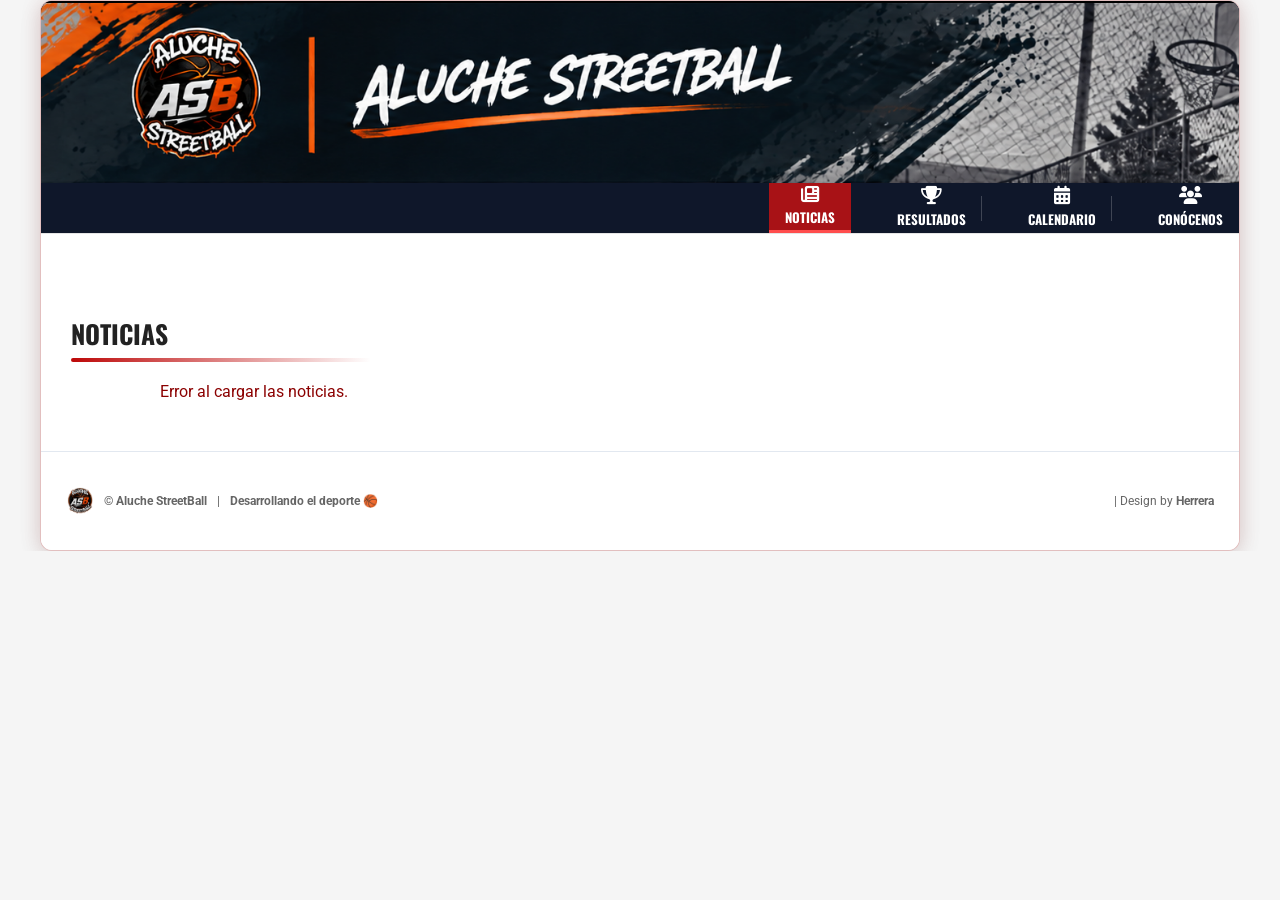
==== commit 20fb52c7: "new header" ====
--- a/index.html
+++ b/index.html
@@ -27,47 +27,43 @@
 <body>
 
   <div class="container">
+
     <!-- HEADER -->
-    <header>
-      <div class="logo-container">
-        <img src="img/aluche_logo.png" alt="Torneo Callejero de Baloncesto" class="header-logo">
-        <div class="brand-title">
-          <h1>Aluche StreetBall</h1>
-          <p>Torneo de Baloncesto</p>
-          <p class="subtitle-small">Volumen III (2026)</p>
-        </div>
+    <!-- HEADER UNIFICADO (UN SOLO BLOQUE) -->
+    <header class="main-header">
+      <div class="banner-container">
+        <img src="img/banner.png" alt="Aluche Streetball" class="banner-img">
       </div>
+
+      <nav class="main-nav">
+        <ul>
+          <li>
+            <a href="#noticias" class="nav-link active" data-view="noticias">
+              <i class="fa-solid fa-newspaper"></i>
+              <span>Noticias</span>
+            </a>
+          </li>
+          <li>
+            <a href="#resultados" class="nav-link" data-view="resultados">
+              <i class="fa-solid fa-trophy"></i>
+              <span>Resultados</span>
+            </a>
+          </li>
+          <li>
+            <a href="#calendario" class="nav-link" data-view="calendario">
+              <i class="fa-solid fa-calendar-days"></i>
+              <span>Calendario</span>
+            </a>
+          </li>
+          <li>
+            <a href="#quienes-somos" class="nav-link" data-view="conocenos">
+              <i class="fa-solid fa-users"></i>
+              <span>Conócenos</span>
+            </a>
+          </li>
+        </ul>
+      </nav>
     </header>
-
-    <!-- Barra de navegación por debajo del header -->
-    <nav class="main-nav">
-      <ul>
-        <li>
-          <a href="#noticias" class="nav-link active">
-          <i class="fa-solid fa-newspaper"></i>
-          <span>Noticias</span>
-         </a>
-        </li>
-        <li>
-          <a href="#resultados" class="nav-link">
-            <i class="fa-solid fa-trophy"></i>
-            <span>Resultados</span>
-          </a>
-        </li>
-        <li>
-          <a href="#calendario" class="nav-link">
-            <i class="fa-solid fa-calendar-days"></i>
-            <span>Calendario</span>
-          </a>
-        </li>
-        <li>
-          <a href="#quienes-somos" class="nav-link">
-            <i class="fa-solid fa-users"></i>
-            <span>Conócenos</span>
-          </a>
-        </li>
-      </ul>
-    </nav>
 
     <!-- MAIN CONTENT -->
     <main>
@@ -162,7 +158,7 @@
 
       <!-- VISTA: QUIÉNES SOMOS (Misma estructura que Calendario) -->
       <!-- VISTA: QUIÉNES SOMOS -->
-          <section id="view-quienes-somos" class="page-view hidden">
+          <section id="view-conocenos" class="page-view hidden">
             <h2 class="section-title">Conócenos</h2>
             <div class="calendar-container">
               <img src="img/aluche_logo.png" alt="Quiénes Somos - Aluche StreetBall" class="calendar-img">
--- a/static/css/styles.css
+++ b/static/css/styles.css
@@ -1422,4 +1422,498 @@
   text-align: left;              /* Alineación natural y limpia */
   text-wrap: balance;             /* Hace que las líneas del título se equilibren solas */
   line-height: 1.15;              /* Interlineado ajustado para títulos grandes */
-}+}
+
+/*Banner new*/
+
+/* ==========================================
+   HEADER Y BANNER UNIFICADO
+   ========================================== */
+.main-header {
+  width: 100%;
+  margin: 0 auto;
+  padding: 0;
+  display: flex;
+  flex-direction: column;
+  background-color: #0b111e;
+  border-radius: 10px;
+  overflow: hidden; /* Mantiene la imagen y el menú unidos en una sola pieza */
+  box-shadow: 0 6px 18px rgba(0, 0, 0, 0.3);
+  box-sizing: border-box;
+}
+
+/* BANNER */
+.banner-container {
+  width: 100%;
+  margin: 0;
+  padding: 0;
+  line-height: 0; /* Quita hueco invisible en la base de la imagen */
+  background-color: #0d1527;
+}
+
+.banner-img {
+  width: 100%;
+  height: auto; /* Muestra la imagen COMPLETA sin hacerle zoom ni cortarla */
+  display: block;
+  border: none;
+}
+
+/* MENÚ DE NAVEGACIÓN PEGADO ABAJO */
+.main-nav {
+  width: 100%;
+  background-color: #0b111e;
+  margin: 0;
+  padding: 0;
+  box-sizing: border-box;
+}
+
+.main-nav ul {
+  display: flex;
+  justify-content: flex-end; /* Botones a la derecha */
+  align-items: center;
+  list-style: none;
+  margin: 0;
+  padding: 0 15px;
+}
+
+.main-nav li {
+  margin: 0;
+}
+
+.main-nav .nav-link {
+  color: #a0aab8;
+  text-decoration: none;
+  font-weight: 700;
+  font-size: 0.85rem;
+  padding: 12px 18px;
+  display: flex;
+  align-items: center;
+  gap: 8px;
+  text-transform: uppercase;
+  transition: all 0.2s ease;
+}
+
+.main-nav .nav-link:hover {
+  color: #ffffff;
+  background-color: rgba(255, 255, 255, 0.05);
+}
+
+.main-nav .nav-link.active {
+  background-color: #a81216;
+  color: #ffffff;
+}
+
+/* ==========================================
+   ADAPTACIÓN MÓVIL (LIMPIA Y SIN MARCOS)
+   ========================================= */
+
+@media (max-width: 768px) {
+  /* 1. Quitamos los márgenes externos para pegar todo a los bordes de la pantalla */
+  body {
+    margin: 0;
+    padding: 0;
+  }
+
+  .container {
+    padding: 0;
+    max-width: 100%;
+  }
+
+  /* 2. Eliminamos bordes, sombras y paddings del header */
+  .main-header {
+    border-radius: 0;
+    box-shadow: none;
+    padding: 0;
+    margin: 0;
+  }
+
+  /* 3. Quitamos el espacio alrededor del banner */
+  .banner-container {
+    padding: 0;
+    margin: 0;
+    background: transparent;
+    line-height: 0; /* Elimina cualquier espacio fantasma debajo de la imagen */
+  }
+
+  /* 4. La imagen ocupa el 100% real del ancho sin espacio azul alrededor */
+  .banner-img {
+    width: 100%;
+    height: auto;
+    display: block;
+    border-radius: 0;
+  }
+
+  /* 5. El menú justo debajo del banner, integrado y ordenado */
+  .main-nav {
+    border-radius: 0;
+    padding: 6px 0;
+  }
+
+  .main-nav ul {
+    justify-content: space-around;
+    padding: 0;
+    margin: 0;
+  }
+
+  .main-nav .nav-link {
+    padding: 8px 2px;
+    font-size: 0.7rem;
+    gap: 4px;
+    flex-direction: column;
+    text-align: center;
+    border-radius: 6px;
+  }
+
+  .main-nav .nav-link i {
+    font-size: 0.9rem;
+  }
+}
+
+/* Elimina márgenes generales del navegador */
+body {
+  margin: 0;
+  padding: 0;
+}
+
+/* Header independiente que ocupa todo el ancho superior */
+.main-header {
+  width: 100%;
+  margin: 0 0 20px 0; /* 20px de separación con las secciones */
+  padding: 0;
+  border-radius: 0;   /* Sin bordes redondeados */
+  box-shadow: none;
+}
+
+/* Imagen del banner limpia de borde a borde */
+.banner-container {
+  width: 100%;
+  margin: 0;
+  padding: 0;
+  line-height: 0; /* Quita espacios blancos debajo de la imagen */
+}
+
+.banner-img {
+  width: 100%;
+  height: auto;
+  display: block;
+}
+
+/* Menú de navegación integrado en el bloque superior */
+.main-nav {
+  width: 100%;
+  border-radius: 0;
+}
+
+/* Adaptación para pantallas de móvil */
+@media (max-width: 768px) {
+  .main-nav ul {
+    justify-content: space-around;
+    padding: 4px 0;
+  }
+
+  .main-nav .nav-link {
+    flex-direction: column;
+    font-size: 0.7rem;
+    padding: 6px 2px;
+  }
+}
+
+/* MENÚ DE NAVEGACIÓN (AJUSTE EXACTO DE BOTONES) */
+.main-nav {
+  width: 100%;
+  background-color: #0b111e;
+  padding: 0; /* Sin relleno para que el botón toque los bordes */
+  margin: 0;
+}
+
+.main-nav ul {
+  display: flex;
+  justify-content: space-between;
+  align-items: stretch; /* Estira todos los botones al alto total del nav */
+  list-style: none;
+  margin: 0;
+  padding: 0;
+}
+
+.main-nav li {
+  margin: 0;
+  flex: 1; /* Todos los botones miden exactamente lo mismo */
+  display: flex;
+}
+
+.main-nav .nav-link {
+  width: 100%;
+  color: #a0aab8;
+  text-decoration: none;
+  font-weight: 700;
+  font-size: 0.75rem;
+  padding: 10px 0; /* Controla la altura del bloque */
+  display: flex;
+  flex-direction: column; /* Icono arriba, texto abajo */
+  align-items: center;
+  justify-content: center;
+  gap: 4px;
+  text-transform: uppercase;
+  transition: all 0.2s ease;
+  border-radius: 0; /* Quita esquinas redondeadas para pegar al borde absoluto */
+  box-sizing: border-box;
+}
+
+.main-nav .nav-link:hover {
+  color: #ffffff;
+  background-color: rgba(255, 255, 255, 0.05);
+}
+
+/* BOTÓN ACTIVO EXACTO HASTA LOS BORDES */
+.main-nav .nav-link.active {
+  background-color: #a81216;
+  color: #ffffff;
+  border-radius: 0; /* Toca el borde superior e inferior sin huecos azules */
+}
+
+/* 1. RESET GLOBAL OBLIGATORIO */
+html, body {
+  margin: 0 !important;
+  padding: 0 !important;
+  width: 100% !important;
+  overflow-x: hidden;
+}
+
+/* 2. ELIMINAR CUALQUIER RELLENO DEL CONTENEDOR PRINCIPAL */
+.container {
+  width: 100% !important;
+  max-width: 1200px; /* Mantiene el ancho cerrado en PC */
+  margin: 0 auto !important;
+  padding: 0 !important; /* Quita el espacio rosa lateral */
+}
+
+/* 3. MÓVIL (PANTALLA PEQUEÑA): BORDE A BORDE REAL */
+@media (max-width: 768px) {
+  .container {
+    max-width: 100% !important;
+  }
+
+  .main-header {
+    border-radius: 0 !important;
+    box-shadow: none !important;
+  }
+
+  /* Le da margen lateral ÚNICAMENTE al contenido (Noticias, Tablas) para no pegarlo al borde */
+  main {
+    padding: 0 15px !important;
+  }
+}
+
+/* FORZAR MENÚ ULTRA ESTRECHO */
+.main-header {
+  padding: 0 !important;
+  margin: 0 !important;
+}
+
+.main-nav {
+  width: 100% !important;
+  height: 38px !important;    /* ALTURA TOTAL MÁXIMA FORZADA */
+  min-height: 0 !important;
+  background-color: #0b111e;
+  padding: 0 !important;
+  margin: 0 !important;
+}
+
+.main-nav ul {
+  display: flex !important;
+  justify-content: flex-end;
+  align-items: stretch !important;
+  height: 100% !important;
+  list-style: none;
+  margin: 0 !important;
+  padding: 0 15px !important;
+}
+
+.main-nav li {
+  margin: 0 !important;
+  display: flex !important;
+  height: 100% !important;
+}
+
+.main-nav .nav-link {
+  height: 100% !important;     /* El botón ocupa exactamente los 38px de alto */
+  color: #a0aab8;
+  text-decoration: none;
+  font-weight: 700;
+  font-size: 0.68rem !important; /* Texto bien encajado */
+  padding: 0 12px !important;    /* Cero padding vertical, la altura la manda el height */
+  display: flex !important;
+  flex-direction: column;
+  align-items: center;
+  justify-content: center;
+  gap: 1px !important;
+  text-transform: uppercase;
+  border-radius: 0 !important;
+  box-sizing: border-box;
+}
+
+.main-nav .nav-link i {
+  font-size: 0.75rem !important; /* Iconos reducidos */
+}
+
+.main-nav .nav-link.active {
+  background-color: #a81216 !important;
+  color: #ffffff;
+}
+
+/* MARGEN SUPERIOR PARA EL CONTENIDO (SEPARACIÓN DEL HEADER) */
+main, 
+.page-view {
+  margin-top: 25px !important; /* Ajusta este valor si quieres más o menos espacio */
+}
+
+/* Para dispositivos móviles */
+@media (max-width: 768px) {
+  main, 
+  .page-view {
+    margin-top: 20px !important;
+    padding-left: 15px;  /* Mantiene espacio con los bordes laterales */
+    padding-right: 15px;
+  }
+}
+
+/* LÍNEA SUPERIOR EN NEGRO */
+.main-header {
+  border-top: 1px solid #000000 !important; /* Línea fina en negro puro */
+  padding-top: 0 !important;
+  margin-top: 0 !important;
+}
+
+/* En caso de que la línea se genere con un pseudo-elemento ::before */
+.main-header::before,
+.banner-container::before {
+  height: 2px !important;
+  background-color: #000000 !important;
+  top: 0 !important;
+}
+
+/* ==========================================
+   ESCRITORIO / PANTALLA GRANDE (ESTILO PRINCIPAL)
+   ========================================= */
+
+.main-header {
+  padding: 0 !important;
+  margin: 0 !important;
+  border-top: 2px solid #000000 !important; /* Línea negra superior fina */
+}
+
+.main-nav {
+  width: 100% !important;
+  height: 50px !important; /* Altura más amplia para dar cabida a los iconos más grandes */
+  min-height: 0 !important;
+  background-color: #0b111e;
+  padding: 0 !important;
+  margin: 0 !important;
+}
+
+.main-nav ul {
+  display: flex !important;
+  justify-content: flex-end; /* Alineados a la derecha en PC */
+  align-items: stretch !important;
+  height: 100% !important;
+  list-style: none;
+  margin: 0 !important;
+  padding: 0 20px !important;
+}
+
+.main-nav li {
+  margin: 0 !important;
+  display: flex !important;
+  height: 100% !important;
+}
+
+.main-nav .nav-link {
+  height: 100% !important;
+  color: #a0aab8;
+  text-decoration: none;
+  font-weight: 700;
+  font-size: 0.82rem !important; /* Texto ligeramente más grande */
+  padding: 0 18px !important;    /* Más espacio lateral para respirar */
+  display: flex !important;
+  flex-direction: column;
+  align-items: center;
+  justify-content: center;
+  gap: 3px !important;
+  text-transform: uppercase;
+  border-radius: 0 !important;
+  box-sizing: border-box;
+}
+
+/* Iconos en PC: Mucho más legibles */
+.main-nav .nav-link i {
+  font-size: 1.15rem !important; 
+}
+
+.main-nav .nav-link:hover {
+  color: #ffffff;
+  background-color: rgba(255, 255, 255, 0.05);
+}
+
+.main-nav .nav-link.active {
+  background-color: #a81216 !important;
+  color: #ffffff;
+}
+
+/* ==========================================
+   ADAPTACIÓN MÓVIL (MANTIENE EL TAMAÑO PEQUEÑO)
+   ========================================= */
+
+@media (max-width: 768px) {
+  .main-nav {
+    height: 38px !important; /* Mantiene la barra estrecha en móvil */
+  }
+
+  .main-nav ul {
+    justify-content: space-around !important; /* Distribución uniforme */
+    padding: 0 !important;
+  }
+
+  .main-nav .nav-link {
+    font-size: 0.68rem !important;
+    padding: 0 6px !important;
+    gap: 1px !important;
+  }
+
+  .main-nav .nav-link i {
+    font-size: 0.75rem !important; /* Mantiene el tamaño compacto en móvil */
+  }
+}
+
+/* AJUSTAR ALTURA DEL BANNER EN ESCRITORIO (ENFOCADO EN EL LOGO) */
+.banner-container {
+  height: 180px !important;
+  overflow: hidden;
+  width: 100% !important;
+  margin: 0 !important;
+  padding: 0 !important;
+}
+
+.banner-img {
+  width: 100% !important;
+  height: 100% !important;
+  object-fit: cover !important;
+  /* CAMBIO CLAVE: Ancla la imagen al borde izquierdo para priorizar el logo */
+  object-position: left center !important; 
+}
+
+/* AJUSTE EXCLUSIVO PARA MÓVIL (MUESTRA MÁS TEXTO A LA DERECHA) */
+@media (max-width: 768px) {
+  .banner-container {
+    height: 90px !important; /* Mantiene la altura exacta que te gusta */
+    overflow: hidden !important;
+  }
+
+  .banner-img {
+    width: 100% !important;
+    height: 100% !important;
+    object-fit: cover !important;
+    /* Mueve el encuadre ligeramente a la derecha para revelar la 'LL' de STREETBALL */
+    object-position: 7.5% center !important; 
+  }
+}
+
